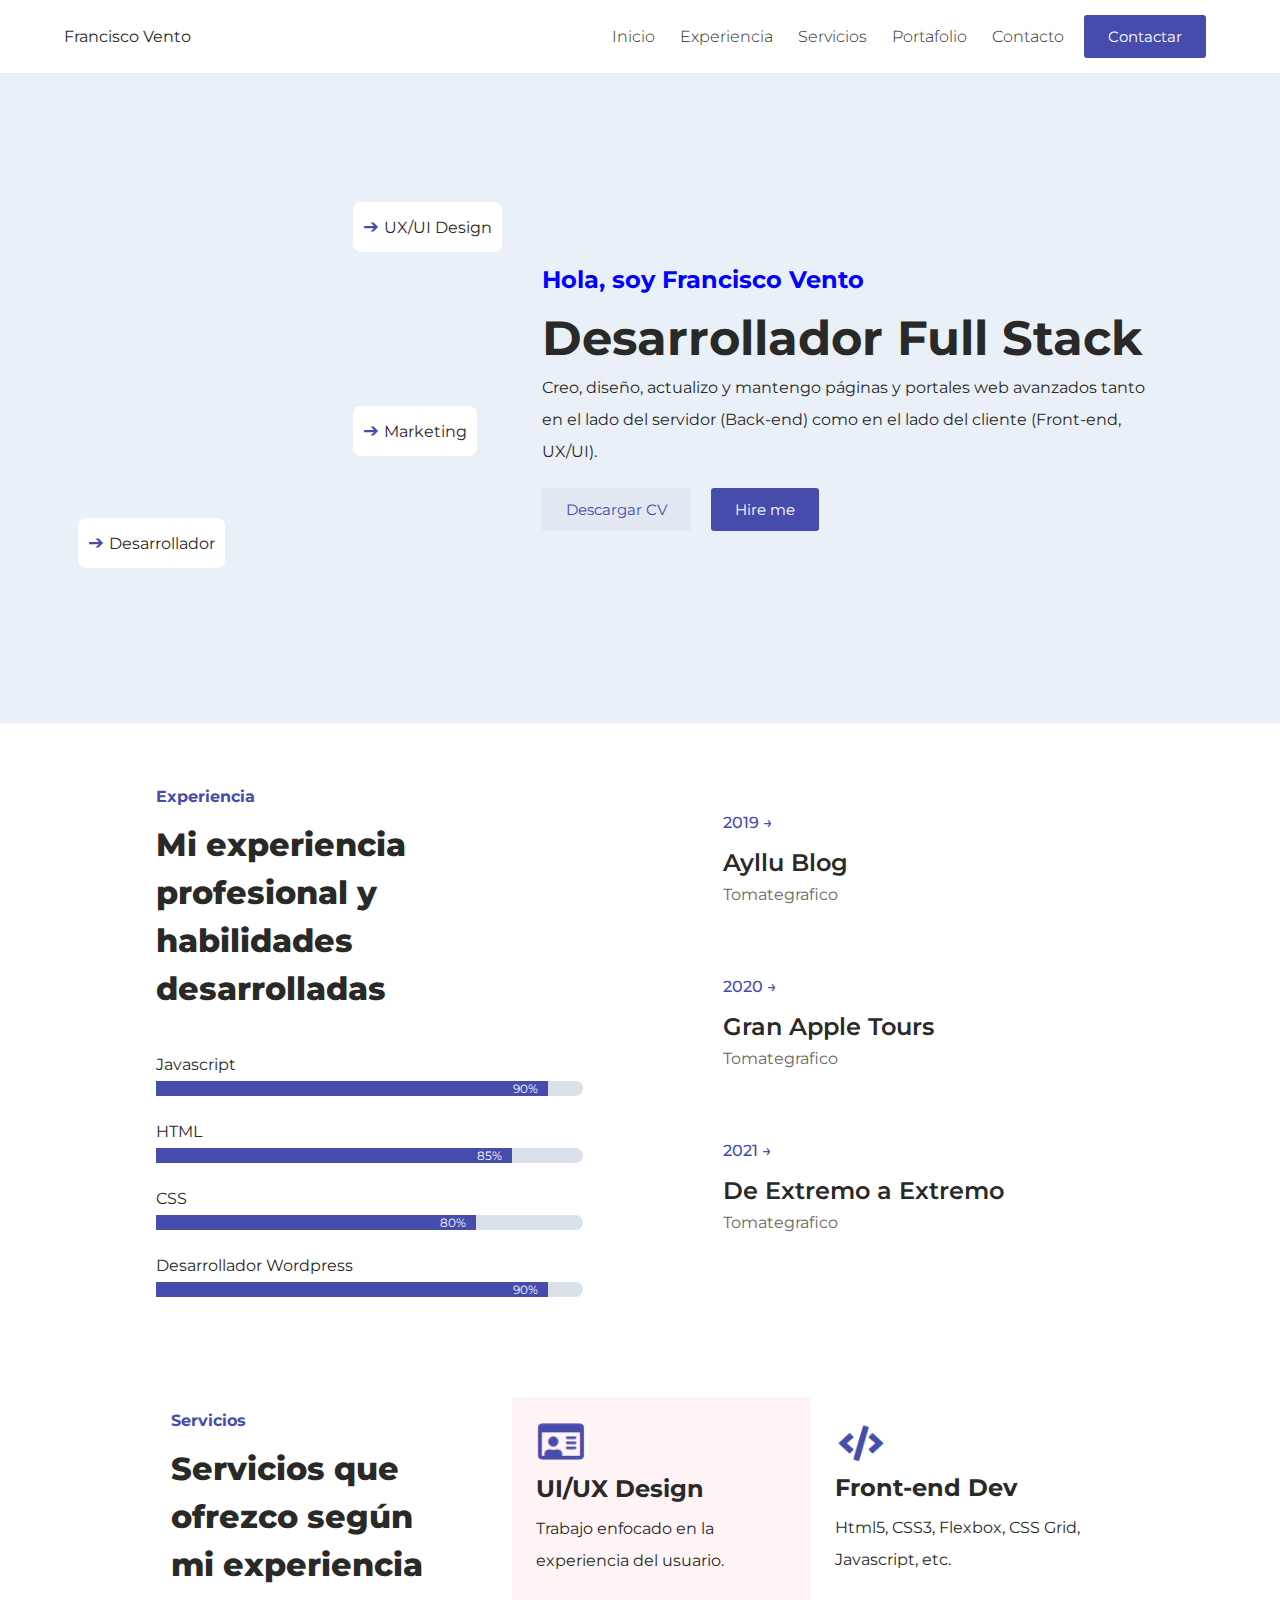
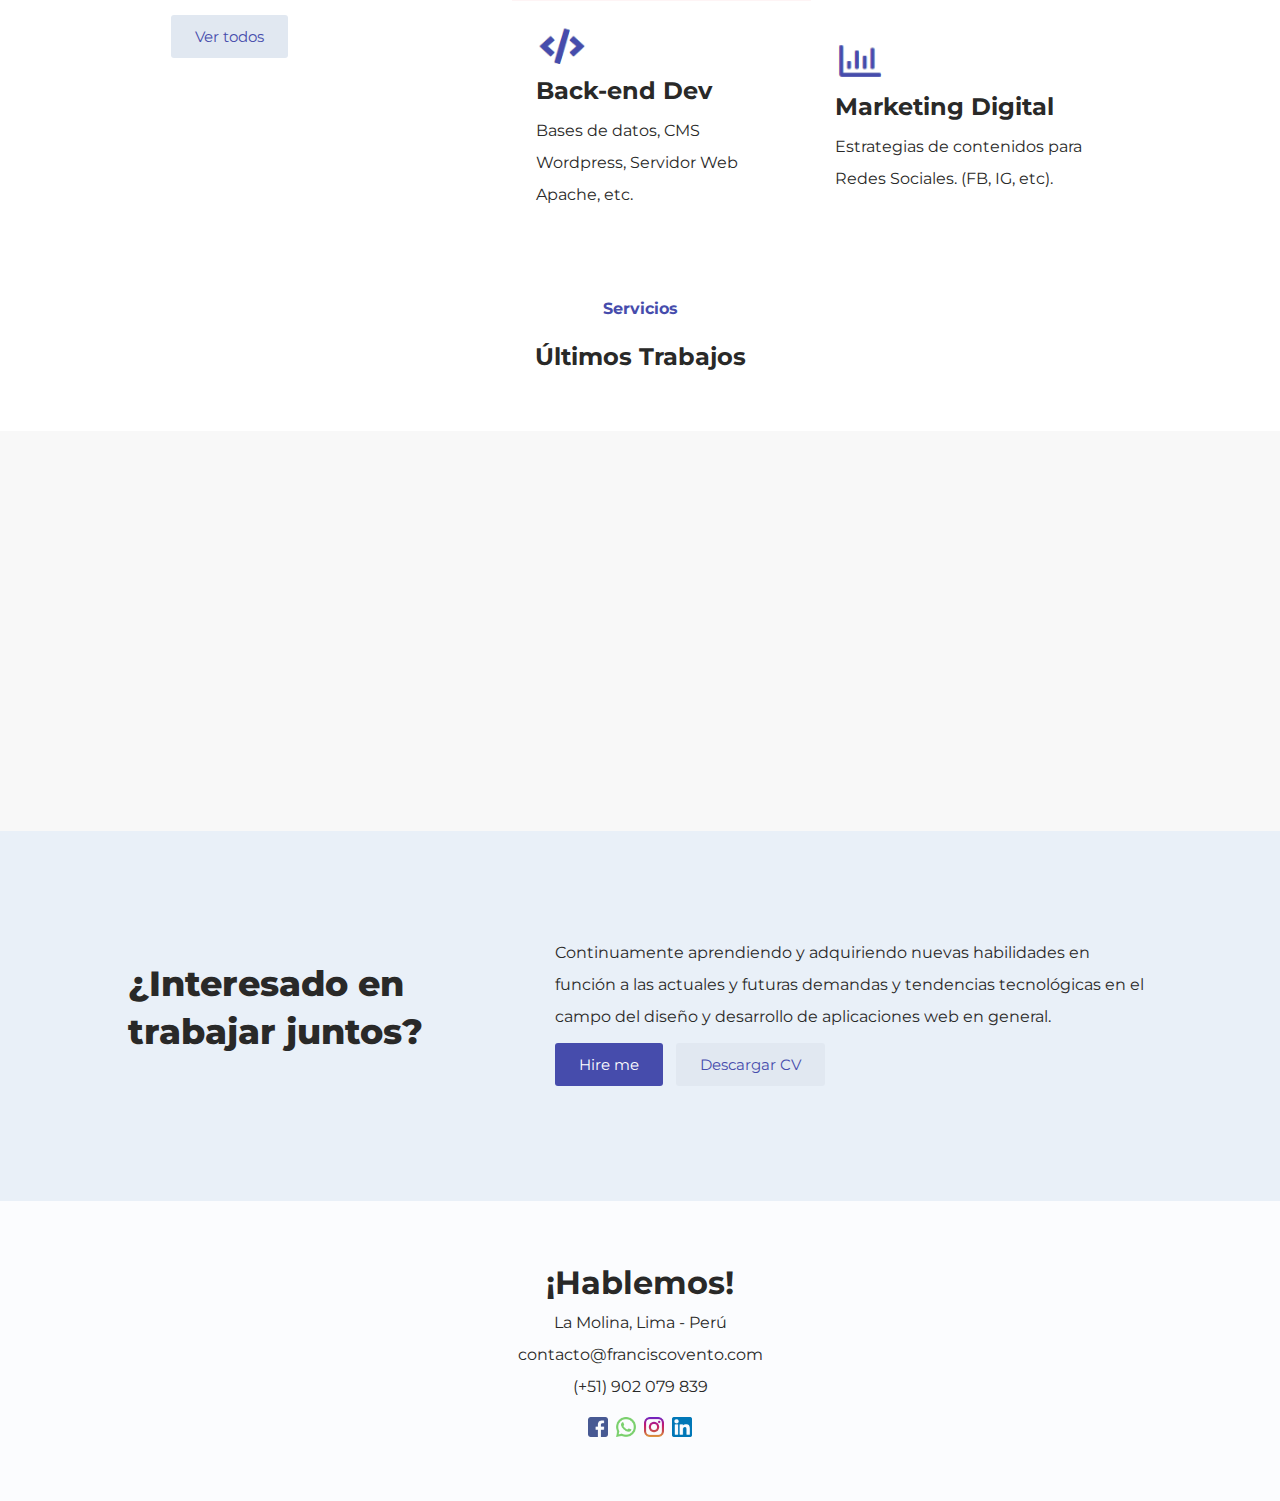
==== Portafolio/index.html @ c1659142 "arreglo de urls locales para que se vean los archivos" ====
<!DOCTYPE html>
<html lang="en">
<head>
    <meta charset="UTF-8">
    <meta http-equiv="X-UA-Compatible" content="IE=edge">
    <meta name="viewport" content="width=device-width, initial-scale=1.0">
    <link rel="stylesheet" href="./css/style.css">
    <link rel="stylesheet" href="./css/reset.css">
    <link rel="stylesheet" href="./css/grid.css">
    <link rel="preconnect" href="https://fonts.gstatic.com">
    <link rel="stylesheet" href="https://cdnjs.cloudflare.com/ajax/libs/font-awesome/5.15.3/css/all.min.css">
    <link href="https://fonts.googleapis.com/css2?family=Montserrat:wght@100;300;400;500;600;700;800;900&display=swap" rel="stylesheet">
    <title>Francisco Vento - Portafolio</title>
</head>
<body>


<!-- HEADER - NAVMENU -->
<header>
    <div class="header-contenedor">
    <nav class="nav d-flex">
        <div class="logo"><p>Francisco Vento</p></div>
        <div class="menu-responsive open-menu-responsive" id="responsive-menu-btn">
            <span><i class="fas fa-bars"></i></span>
        </div>
        <div class="menu" id="main-menu">
            <ul class="d-flex">
                <a href="#inicio"><li>Inicio</li></a>
                <a href="#experiencia"><li>Experiencia</li></a>
                <a href="#servicios"><li>Servicios</li></a>
                <a href="#portafolio"><li>Portafolio</li></a>
                <a href="#contacto"><li>Contacto</li></a>
            </ul>
        </div>
        <div class="button-menu ">
            <a href="#contacto"><button class="button-cta">Contactar</button></a>
        </div>
    </nav>
    </div>
</header>

<!-- Sección HERO -->

<section id="inicio" class="section_hero">
    <div class="hero container">
        <div class="hero__imagen">
            <div class="hero-imagen-cards hero-imagen-card1"> <span class="hero-imagen-card-arrow"> &#10132 </span> UX/UI Design</div>
            <div class="hero-imagen-cards hero-imagen-card2"> <span class="hero-imagen-card-arrow"> &#10132 </span> Desarrollador</div>
            <div class="hero-imagen-cards hero-imagen-card3"> <span class="hero-imagen-card-arrow"> &#10132 </span> Marketing</div>
        </div>   

        <div class="hero__texto">
                <h3>Hola, soy Francisco Vento </h3>
                <h1>Desarrollador Full Stack</h1>
                <p>Creo, diseño, actualizo y mantengo páginas y portales web avanzados tanto en el lado del servidor (Back-end) como en el lado del cliente (Front-end, UX/UI). </p>
                <button class="button-cta button_secondary">Descargar CV</button>
                <button class="button-cta">Hire me</button>
        </div>
    </div>
</section>

<!-- EXPERIENCIA -->

<section id="experiencia" class="section_experiencia">
    <div class="container d-flex s-around row">
        <div id="experiencia_id" class="skills col-5">
            <h4 class="c-principal">Experiencia</h4>
            <h3 class="skills___title">Mi experiencia profesional y habilidades desarrolladas</h3>
            <ul>
                <li>Javascript</li>
                <div class="row">
                    <div class="progress-bar d-flex col-11">
                        <span>90%</span>
                    </div>
                    <div class="col-1 progress-bar___bar-rigth"></div>
                </div>
                <li>HTML</li>
                <div class="row">
                    <div class="progress-bar d-flex col-10">
                        <span>85%</span>
                    </div>
                    <div class="col-2 progress-bar___bar-rigth"></div>
                </div>
                <li>CSS</li>
                <div class="row">
                    <div class="progress-bar d-flex col-9">
                        <span>80%</span>
                    </div>
                    <div class="col-3 progress-bar___bar-rigth"></div>
                </div>
                <li>Desarrollador Wordpress</li>
                <div class="row">
                    <div class="progress-bar d-flex col-11">
                        <span>90%</span>
                    </div>
                    <div class="col-1 progress-bar___bar-rigth"></div>
                </div>
            </ul>
        </div>
       <a href="https://aayllu.com/" target="_blank">
        <div id="timeline_id" class="timeline d-flex col-5">
            <div class="timeline___card">
                <div class="timeline___card1">
                <h5 class="año-card c-principal">2019</h5>
                <p class="titulo-card">Ayllu Blog<p>
                <p class="referencia-card">Tomategrafico</p>
                </div>
            </div>
        </a>
        <a href="https://granappletours.com/" target="_blank">
            <div class="timeline___card">
                <div class="timeline___card1">
                    <h5 class="año-card c-principal">2020</h5>
                    <p class="titulo-card">Gran Apple Tours<p>
                    <p class="referencia-card">Tomategrafico</p>
                    </div>
            </div>
        </a>
        <a href="https://toursdeae.com/" target="_blank">
            <div class="timeline___card">
                <div class="timeline___card1">
                    <h5 class="año-card c-principal">2021</h5>
                    <p class="titulo-card">De Extremo a Extremo<p>
                    <p class="referencia-card">Tomategrafico</p>
                    </div>
            </div>
        </a>
        </div>
    </div>
</section>
    

<!-- SERVICIOS -->
<section id = "servicios" class="section_servicios">
<div class="row container s-around d-flex">
    <div id = "servicios-texto" class= "servicios-texto col-3">
        <h4 class="c-principal">Servicios</h4>
        <h3 class="servicios___title">Servicios que ofrezco según mi experiencia</h3>
        <button class="button-cta button_secondary">Ver todos</button>
    </div>

    <div id = "servicios-iconos" class="col-7 d-flex servicios-iconos">
        <div class="servicios-iconos___caja servicios-iconos___caja1">
            <div class="imagen-icono">
                <img src="imagenes/icono1.png" alt="">
            </div>
            <div>
                <h3>UI/UX Design</h3>
                <p>Trabajo enfocado en la experiencia del usuario.</p>
            </div>
        </div>
        <div class="servicios-iconos___caja servicios-iconos___caja2">
            <div class="imagen-icono">
                <img src="imagenes/icono2.png" alt="">
            </div>
            <div>
                <h3>Front-end Dev</h3>
                <p>Html5, CSS3, Flexbox, CSS Grid, Javascript, etc.</p>
            </div>
        </div>
        <div class="servicios-iconos___caja servicios-iconos___caja3">
            <div class="imagen-icono">
                <img src="imagenes/icono2.png" alt="">
            </div>
            <div>
                <h3>Back-end Dev</h3>
                <p>Bases de datos, CMS Wordpress, Servidor Web Apache, etc.</p>
            </div>
        </div>
        <div class="servicios-iconos___caja servicios-iconos___caja4">
            <div class="imagen-icono">
                <img src="imagenes/icono4.png" alt="">
            </div>
            <div>
                <h3>Marketing Digital</h3>
                <p>Estrategias de contenidos para Redes Sociales. (FB, IG, etc).</p>
            </div>
        </div>
    </div>
</div>


</section>

<!-- PORTAFOLIO -->

<section id="portafolio"  class="section_portafolio">
    <div class="portafolio-text">
        <h4 class="c-principal">Servicios</h4>
        <h3>Últimos Trabajos</h3>
    </div>

    <div class="portafolio-imagenes d-flex">
     
        <div class="portafolio-imagenes-item portafolio-imagenes-item-1"></div>
        <div class="portafolio-imagenes-item portafolio-imagenes-item-2"></div>
        <div class="portafolio-imagenes-item portafolio-imagenes-item-3"></div>
        <div class="portafolio-imagenes-item portafolio-imagenes-item-4"></div>
        
    </div>

</section>

<!-- CALL TO ACTION HIRE ME -->

<section class="section_contratame">

    <div class="contratame-contenedor container row s-around d-flex">
        <div id="contratame__texto" class= "contratame-texto col-5">
            <h2  class="contratame___title">¿Interesado en trabajar juntos?</h2>
        </div>
    
        <div id="contratame-parrafo" class="contratame-parrafo col-7">
            <p>Continuamente aprendiendo y adquiriendo nuevas habilidades en función a las actuales y futuras demandas y tendencias tecnológicas en el campo del diseño y desarrollo de aplicaciones web en general.</p>
            <button class="button-cta">Hire me</button> <button class="button-cta button_secondary">Descargar CV</button>
        </div>
    </div>
    
</section>

<!-- CONTACTO -->

<section id="contacto" class="section_contacto">
    <div class="contacto-texto d-flex">
        <h2>¡Hablemos!</h2>
        <p>La Molina, Lima - Perú</p>
        <p>contacto@franciscovento.com</p>
        <p>(+51) 902 079 839</p>
        <div class="contacto-img d-flex">
            <div>
                <a href="#"><img src="imagenes/redes sociales/facebook.png" alt=""></a>
            </div>
            <div>
                <a href="#"><img src="imagenes/redes sociales/whatsapp.png" alt=""></a>
            </div>
            <div>
                <a href="#"><img src="imagenes/redes sociales/instagram.png" alt=""></a>
            </div>
            <div>
                <a href="#"><img src="imagenes/redes sociales/linkedin.png" alt=""></a>
            </div>
        </div>
    </div>
</section>


<script src="js/main-menu.js"></script>
</body>
</html>
---- Portafolio/css/style.css ----
/* SECCION HEADER NAV */

html {
    scroll-behavior: smooth;
  }

header {
    
    padding-top: 5px;
    padding-bottom: 5px;
    background-color:white ;
    position: sticky;
    top: 0px; 
    z-index: 1;
}


.header-contenedor{
    width: 90%;
    margin: auto;
    }



.nav {
        align-items: center;
        flex-wrap: wrap;
        justify-content: space-around;
        gap: 20px; 
    }

.menu ul {
        gap: 25px;
        font-size: 1em;
        justify-content: flex-end;
        
    }

.menu ul a li{
        font-size: 1.6em;
        font-weight: 300;
        transition: 0.5s;
    }

    .menu ul a:hover li{
        color: #464CAC;
        transform: scale(0.9);
    }

.menu{
        flex-grow: 4;
        transition: all 0.7s;
        
    }

.menu-responsive{
    display: none;
    
}



    @media screen and (max-width: 900px) {
        .button-menu{
            display: none;
        }
    }

    @media screen and (max-width:760px){
        .menu{
            margin-top: -150%;
            flex-grow: 0;
            width: 100%;
        }

        .open-menu-responsive{
            margin-top: 0;  
        }

        .menu ul {
           flex-direction: column; 
           align-items: center;
           
        }

        .menu-responsive{
            display: block;
        }

        .nav{
            justify-content: space-between;
            gap: 0px;
        }
    }

    .fas{
        font-size: 2em;
        transition: 0.7s;
    }
    
    .fas:hover{
        transform: scale(0.9);
    }



/* SECCION HERO */

.section_hero{
    background-color: #E9F0F8;
    background-image: url(https://elementorkits.yumnatype.com/floatkit/wp-content/uploads/sites/2/2020/12/elements-background.png);
    background-position: center;
    background-repeat: no-repeat;
    background-size: auto;
   
}
.hero {
    display: flex;
    min-height: 650px;
    flex-wrap: nowrap;
    justify-content: space-around;
    align-items: center; 
}

.hero__imagen {
    background-image: url(https://scontent.flim18-1.fna.fbcdn.net/v/t1.6435-9/50567752_10156151114418494_5315026465501216768_n.jpg?_nc_cat=105&ccb=1-3&_nc_sid=09cbfe&_nc_eui2=AeG4LVGljNAI2gUa-4OQM_LaCbOuOEzXL3UJs644TNcvdSZdVuK6CF8i1bOtVwbs8B4&_nc_ohc=LNtlH4SwG6cAX8PNK0D&_nc_ht=scontent.flim18-1.fna&oh=6fc2a467dd64b15e701807ec51ed8971&oe=60DA9CA3);
    background-size: cover;
    background-position: right;
    min-height: 460px;
    width: 360px;
    border-radius: 10px;
    position: relative;
}

.hero-imagen-cards{
    position: absolute;
    padding: 10px;
    font-size: 1.6em;
    background-color: white;
    border-radius: 8px;
    line-height: 28px;
    font-weight: 500px;
}


.hero-imagen-card-arrow {
    font-size: 1.2em;
    color: #464CAC;
}
.hero-imagen-card1{ 
    right: -60px;
    top: 34px;
    
}

.hero-imagen-card2{   
    left: -50px;
    bottom: 60px;
    
}

.hero-imagen-card3{ 
    right: -35px;
    top: 238px;
   
}


.hero__texto{
    font-family: sans-serif;
    width:  700px; 
    margin-left: 100px;  
    display: flex;
    flex-wrap: wrap;
    gap: 10px;
}

@media screen and (max-width:760px){
    .hero__texto{
        text-align: center;
        margin-top: 10px;
        margin-left: 0px;
        justify-content: center;
    }

    .hero__imagen{
        margin-top: 10px;
    }

    .hero{
        flex-wrap: wrap;
       
    }  
    
}

@media screen and (max-width:540px){

    .hero__texto h1 {
        font-size: 4.2em;
    }

    .hero-imagen-card1{ 
        right: -12px;
        top: 34px;
        
    }
    
    .hero-imagen-card2{   
        left: -15px;
        bottom: 60px;
        
    }
    
    .hero-imagen-card3{ 
        right: -8px;
        top: 277px;
       
    }
}

.hero__texto h3{
    color: blue;
}


/* Sección EXPERIENCIA */

/* EXPERIENCIA - skills */

.skills___title{
    font-weight: 800;
    font-size: 3.2em;
    padding-bottom: 16px; 
}

@media screen and (max-width:900px){
    #experiencia_id{
        width: 100%;
    }
}


/* EXPERIENCIA - Barra de Progreso */
.progress-bar {
    background-color: #464CAC;
    justify-content: flex-end;
    
}

.progress-bar span {
    font-size: 1.2em;
    padding-right: 10px;
    color: white; 
}

.progress-bar___bar-rigth{
    background-color: #DAE1E9;
    border-radius: 0 10px 10px 0;
}

.skills ul li {
    margin-top: 20px;
}


/* SKILLS - tarjetas */

.timeline{
    flex-direction: column;
    
}

.titulo-card {
    font-size: 2.4em;
    font-weight: 600;

}

.referencia-card{
    color:#676765 ;
}

.timeline___card{
    padding: 16px;
    border-radius: 8px;
    transition: 0.5s;
}

.timeline___card1{
    padding: 10px;
}

.año-card{
    font-weight: 500;
}

.año-card::after {
    content: " →";
  }

.timeline___card:hover {
    box-shadow: -1px 1px 23px -13px rgba(0,0,0,0.7);
-webkit-box-shadow: -1px 1px 23px -13px rgba(0,0,0,0.7);
-moz-box-shadow: -1px 1px 23px -13px rgba(0,0,0,0.7);
}

@media screen and (max-width:900px){
    #timeline_id{
        width: 100%;
        margin-top: 50px;
    }
    
}

.imagen-icono{
    width: 50px;
}


/* Sección SERVICIOS */

/* Servicios - Cajas */


.servicios___title{
    font-weight: 800;
    font-size: 3.2em;
    padding-bottom: 16px; 
}


@media screen and (max-width:900px){
    #servicios-texto{
        width: 100%;
    }
}

.servicios-iconos{
    align-items: center;
    justify-content: center;
}

.servicios-iconos___caja{
    width: 50%;
    padding: 24px;
   
}

.servicios-iconos___caja1{
    background-color: #FEF4F5;
}

@media screen and (max-width:900px){
    #servicios-iconos{
        width: 100%;
        margin-top: 10px;
    }
}

@media screen and (max-width:700px){
    .servicios-iconos___caja{
        width: 100%;
        margin-top: 10px;
    }
}


/* Sección PORTAFOLIO */

.portafolio-text{
    text-align: center;
}

.portafolio-imagenes{
    flex-wrap: wrap;
    margin-top: 50px;
    
}

.portafolio-imagenes-item{
    height: 400px;
    background-color: lemonchiffon;
    width: 25%;
    
    
}

@media screen and (max-width:700px){
    .portafolio-imagenes-item{
        width: 100%;
        height: 200px;
        
    }

    .portafolio-imagenes{
        margin-top: 20px;
        
    }
    
}


.portafolio-imagenes-item-1{
    background-image: url(https://elementorkits.yumnatype.com/floatkit/wp-content/uploads/sites/2/2020/12/monocrome-flat-pink-interior-of-modern-living-room-3d-rendering-1024x577.jpg);

    background-position: center;
    background-repeat: no-repeat;
    background-size: cover;
    filter: grayscale(100%);
    transition: 0.7s;
}

.portafolio-imagenes-item-1:hover {
    transform: scale(1.1); 
    filter: grayscale(0%);
  }

  .portafolio-imagenes-item-2{
    background-image: url(https://elementorkits.yumnatype.com/floatkit/wp-content/uploads/sites/2/2020/12/plenty-of-balls-abstract-composition-with-chaotic-spheres-3d-rendering-1024x512.jpg);

    background-position: center;
    background-repeat: no-repeat;
    background-size: cover;
    filter: grayscale(100%);
    transition: 0.7s;
}


.portafolio-imagenes-item-2:hover {
    transform: scale(1.1); 
    filter: grayscale(0%);
  }

  .portafolio-imagenes-item-3{
    background-image: url(https://elementorkits.yumnatype.com/floatkit/wp-content/uploads/sites/2/2020/12/3d-rendering-stage-display-background-blue-color-e1609930147270.jpg);

    background-position: center;
    background-repeat: no-repeat;
    background-size: cover;
    filter: grayscale(100%);
    transition: 0.7s;
}


.portafolio-imagenes-item-3:hover {
    transform: scale(1.1); 
    filter: grayscale(0%);
  }

  .portafolio-imagenes-item-4{
    background-image: url(https://elementorkits.yumnatype.com/floatkit/wp-content/uploads/sites/2/2020/12/red-open-empty-boxes-abstract-background-book-self-showcase-template-3d-illustration-e1609930135539.jpg);

    background-position: center;
    background-repeat: no-repeat;
    background-size: cover;
    filter: grayscale(100%);
    transition: 0.7s;
   
 
}


.portafolio-imagenes-item-4:hover {
    transform: scale(1.1); 
    filter: grayscale(0%);
    

  }



  

  /* Sección CONTRATAME */

.section_contratame{
    background-color: #E9F0F8;
    background-image: url(https://elementorkits.yumnatype.com/floatkit/wp-content/uploads/sites/2/2020/12/elements-background.png);
    background-position: center;
    background-repeat: no-repeat;
    background-size: auto;
    
}


.contratame-contenedor{
    min-height: 370px;
    align-items: center;
    flex-wrap: wrap;
}

.contratame___title {
    font-weight: 800;
    font-size: 3.5em;
    padding-bottom: 16px;
    margin-right: 50px;
}



@media screen and (max-width:700px){
    #contratame__texto {
        width: 100%;
        text-align: center;

    }

    #contratame-parrafo{
        width: 100%;
        text-align: center;
    }

    .contratame___title {
        margin-right: 0px;
    }
    
    
}


/* Sección CONTACTO */

.section_contacto{
    background-color: #FBFCFE;
}

.contacto-texto{
    text-align: center;
    height: 300px;
    flex-direction: column;
    justify-content: center;
}

.contacto-img{
    justify-content: center;
    margin-top: 10px;
}

.contacto-img img{
    width: 28px;
    padding: 4px;  
}
---- Portafolio/css/grid.css ----
.row{
    width: 100%;
    display: flex;
}

.col-1{
	width: 8.333%;
	
}

.col-2{
	width: 16.666%;
	
}

.col-3{
	width: 25%;
	
}


.col-4 {
    width: 33.333%;
    
}

.col-5{
	width: 41.666%;
	
}

.col-6{
	width: 50%;
	
}

.col-7{
	width: 58.333%;
	
}

.col-8 {
    width: 66.666%;
    
}

.col-9{
	width: 75%;
	
}

.col-10 {
	width: 83.333%;
	
}

.col-11{
	width: 91.666%;
	
}

.col-12{
	width: 100%;
	
}


.container{
    width: 80%;
    margin: auto;
    padding-top: 50px;
    padding-bottom: 50px;
    max-width: 1600px;
}

@media screen and (max-width:760px){
    .container{
        width: 90%;
        padding-top: 30px;
        padding-bottom: 30px;
    }
}
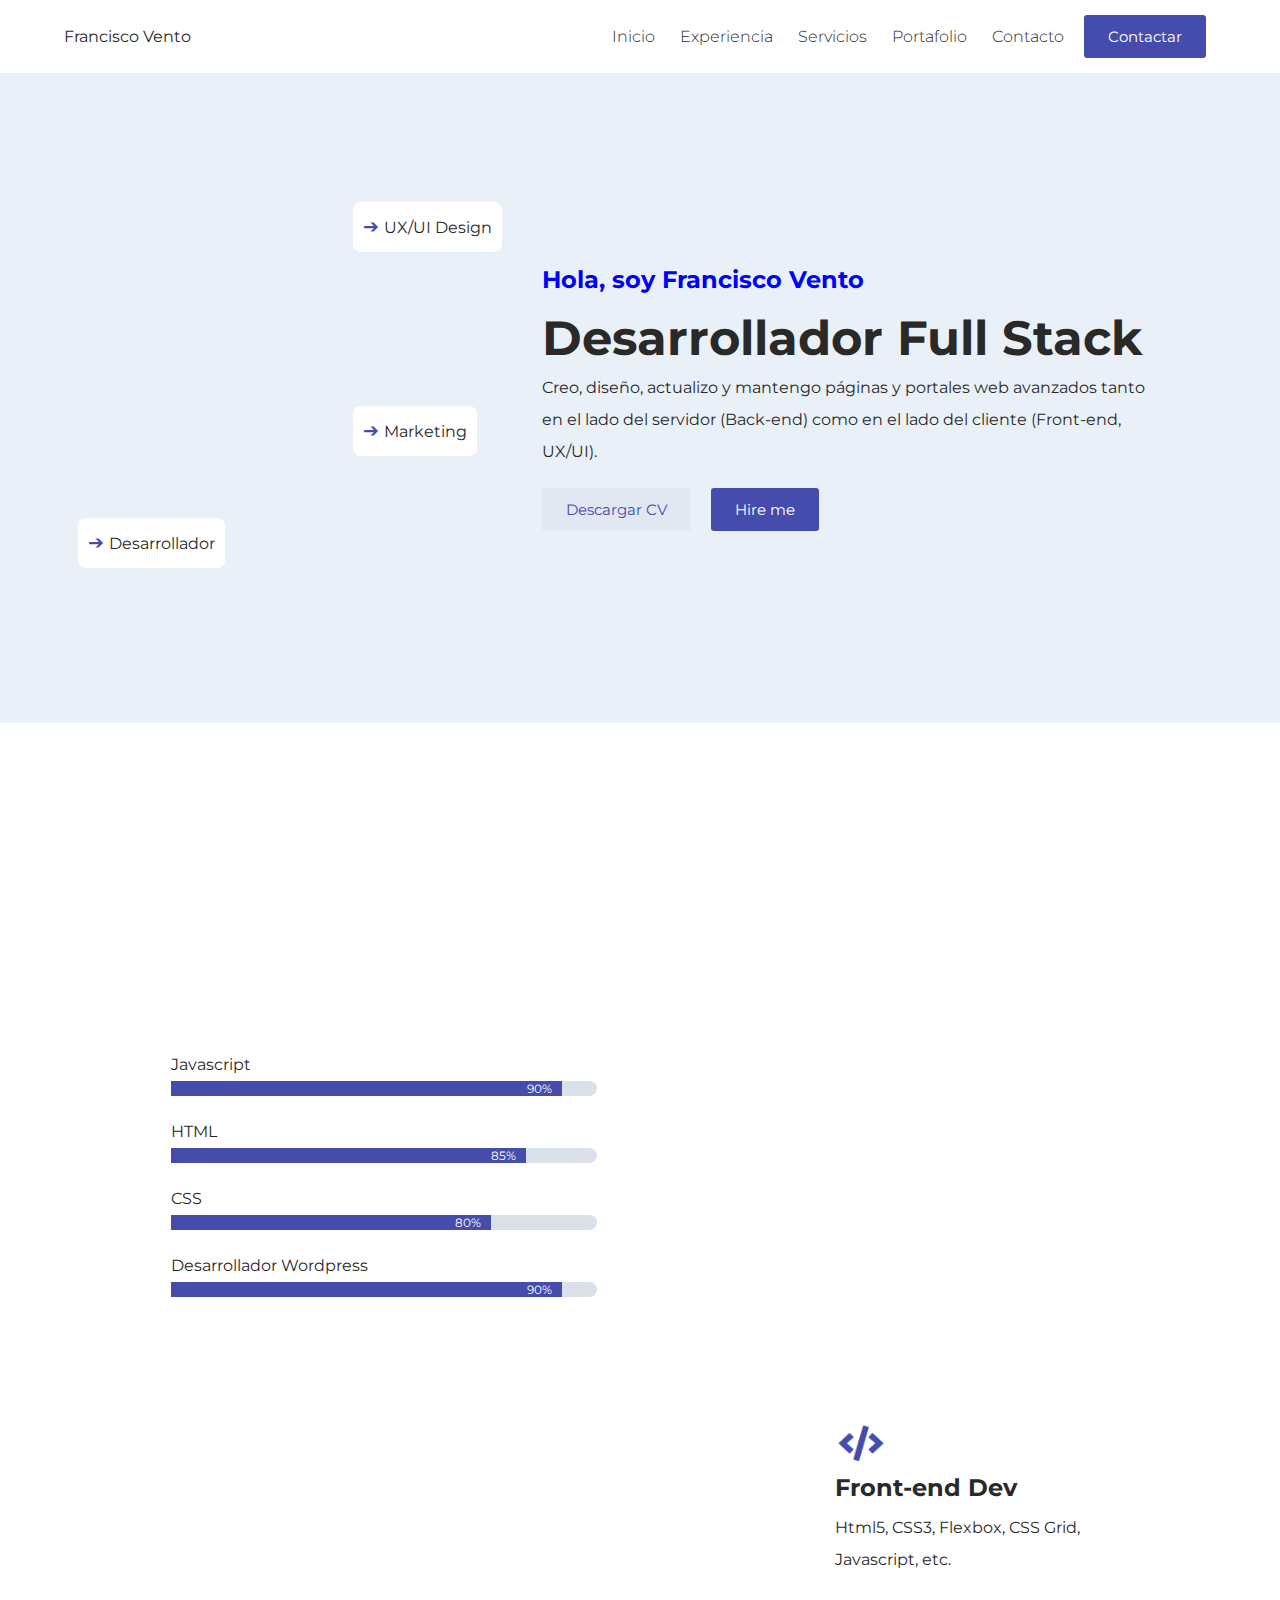
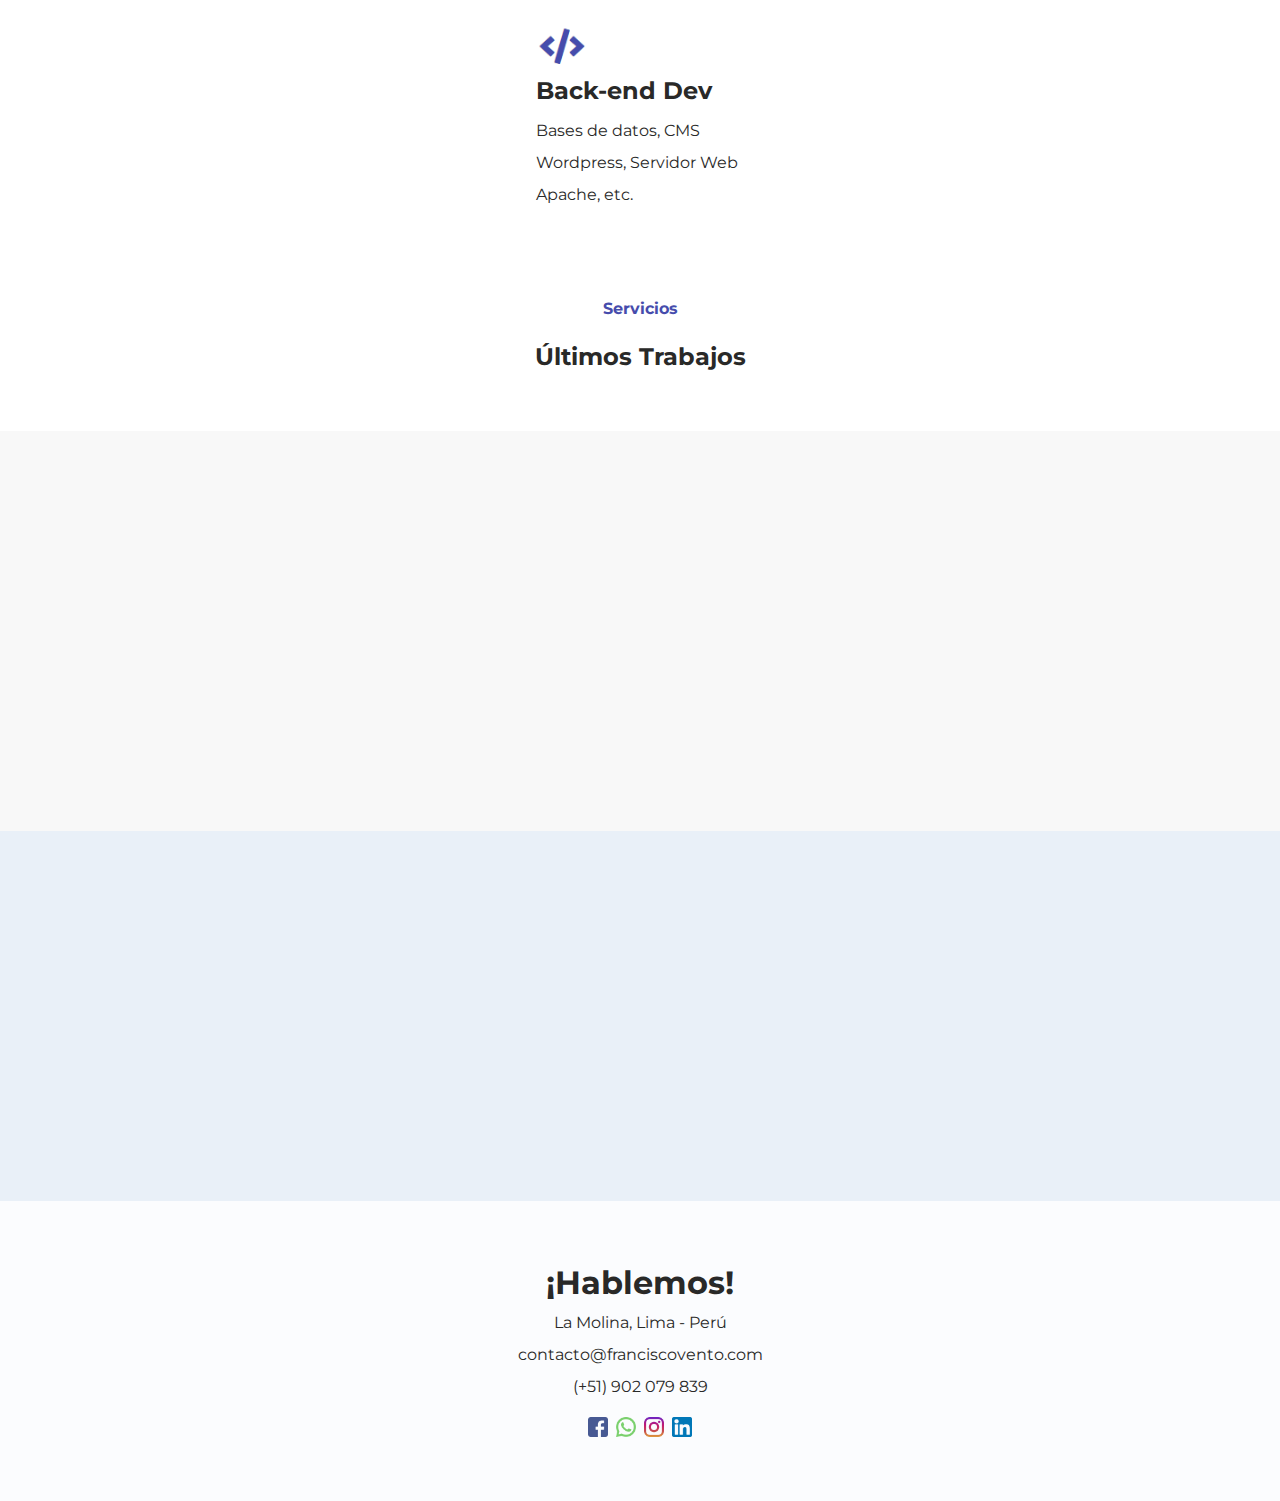
==== commit 4d43d77e: "se agregó archivo de animaciones js y css y se puso los estilos a secciones del index" ====
--- a/Portafolio/index.html
+++ b/Portafolio/index.html
@@ -9,6 +9,7 @@
     <link rel="stylesheet" href="./css/grid.css">
     <link rel="preconnect" href="https://fonts.gstatic.com">
     <link rel="stylesheet" href="https://cdnjs.cloudflare.com/ajax/libs/font-awesome/5.15.3/css/all.min.css">
+    <link rel="stylesheet" href="./css/animaciones.css">
     <link href="https://fonts.googleapis.com/css2?family=Montserrat:wght@100;300;400;500;600;700;800;900&display=swap" rel="stylesheet">
     <title>Francisco Vento - Portafolio</title>
 </head>
@@ -64,8 +65,8 @@
 <section id="experiencia" class="section_experiencia">
     <div class="container d-flex s-around row">
         <div id="experiencia_id" class="skills col-5">
-            <h4 class="c-principal">Experiencia</h4>
-            <h3 class="skills___title">Mi experiencia profesional y habilidades desarrolladas</h3>
+            <h4 class="c-principal entradaIzquierda">Experiencia</h4>
+            <h3 class="skills___title entradaIzquierda">Mi experiencia profesional y habilidades desarrolladas</h3>
             <ul>
                 <li>Javascript</li>
                 <div class="row">
@@ -97,9 +98,10 @@
                 </div>
             </ul>
         </div>
-       <a href="https://aayllu.com/" target="_blank">
+       
         <div id="timeline_id" class="timeline d-flex col-5">
-            <div class="timeline___card">
+        <a href="https://aayllu.com/" target="_blank">
+            <div class="timeline___card entradaDerecha">
                 <div class="timeline___card1">
                 <h5 class="año-card c-principal">2019</h5>
                 <p class="titulo-card">Ayllu Blog<p>
@@ -108,7 +110,7 @@
             </div>
         </a>
         <a href="https://granappletours.com/" target="_blank">
-            <div class="timeline___card">
+            <div class="timeline___card entradaDerecha">
                 <div class="timeline___card1">
                     <h5 class="año-card c-principal">2020</h5>
                     <p class="titulo-card">Gran Apple Tours<p>
@@ -117,7 +119,7 @@
             </div>
         </a>
         <a href="https://toursdeae.com/" target="_blank">
-            <div class="timeline___card">
+            <div class="timeline___card entradaDerecha">
                 <div class="timeline___card1">
                     <h5 class="año-card c-principal">2021</h5>
                     <p class="titulo-card">De Extremo a Extremo<p>
@@ -134,13 +136,13 @@
 <section id = "servicios" class="section_servicios">
 <div class="row container s-around d-flex">
     <div id = "servicios-texto" class= "servicios-texto col-3">
-        <h4 class="c-principal">Servicios</h4>
-        <h3 class="servicios___title">Servicios que ofrezco según mi experiencia</h3>
-        <button class="button-cta button_secondary">Ver todos</button>
+        <h4 class="c-principal entradaIzquierda">Servicios</h4>
+        <h3 class="servicios___title entradaIzquierda">Servicios que ofrezco según mi experiencia</h3>
+        <button class="button-cta button_secondary entradaDerecha">Ver todos</button>
     </div>
 
     <div id = "servicios-iconos" class="col-7 d-flex servicios-iconos">
-        <div class="servicios-iconos___caja servicios-iconos___caja1">
+        <div class="servicios-iconos___caja servicios-iconos___caja1 entradaIzquierda">
             <div class="imagen-icono">
                 <img src="imagenes/icono1.png" alt="">
             </div>
@@ -167,7 +169,7 @@
                 <p>Bases de datos, CMS Wordpress, Servidor Web Apache, etc.</p>
             </div>
         </div>
-        <div class="servicios-iconos___caja servicios-iconos___caja4">
+        <div class="servicios-iconos___caja servicios-iconos___caja4 entradaDerecha">
             <div class="imagen-icono">
                 <img src="imagenes/icono4.png" alt="">
             </div>
@@ -192,10 +194,10 @@
 
     <div class="portafolio-imagenes d-flex">
      
-        <div class="portafolio-imagenes-item portafolio-imagenes-item-1"></div>
-        <div class="portafolio-imagenes-item portafolio-imagenes-item-2"></div>
-        <div class="portafolio-imagenes-item portafolio-imagenes-item-3"></div>
-        <div class="portafolio-imagenes-item portafolio-imagenes-item-4"></div>
+        <div class="portafolio-imagenes-item portafolio-imagenes-item-1 "></div>
+        <div class="portafolio-imagenes-item portafolio-imagenes-item-2 "></div>
+        <div class="portafolio-imagenes-item portafolio-imagenes-item-3 "></div>
+        <div class="portafolio-imagenes-item portafolio-imagenes-item-4 "></div>
         
     </div>
 
@@ -207,12 +209,12 @@
 
     <div class="contratame-contenedor container row s-around d-flex">
         <div id="contratame__texto" class= "contratame-texto col-5">
-            <h2  class="contratame___title">¿Interesado en trabajar juntos?</h2>
+            <h2  class="contratame___title entradaArriba">¿Interesado en trabajar juntos?</h2>
         </div>
     
         <div id="contratame-parrafo" class="contratame-parrafo col-7">
-            <p>Continuamente aprendiendo y adquiriendo nuevas habilidades en función a las actuales y futuras demandas y tendencias tecnológicas en el campo del diseño y desarrollo de aplicaciones web en general.</p>
-            <button class="button-cta">Hire me</button> <button class="button-cta button_secondary">Descargar CV</button>
+            <p class="entradaIzquierda">Continuamente aprendiendo y adquiriendo nuevas habilidades en función a las actuales y futuras demandas y tendencias tecnológicas en el campo del diseño y desarrollo de aplicaciones web en general.</p>
+            <button class="button-cta entradaDerecha">Hire me</button> <button class="button-cta button_secondary entradaDerecha">Descargar CV</button>
         </div>
     </div>
     
@@ -228,16 +230,16 @@
         <p>(+51) 902 079 839</p>
         <div class="contacto-img d-flex">
             <div>
-                <a href="#"><img src="imagenes/redes sociales/facebook.png" alt=""></a>
-            </div>
-            <div>
-                <a href="#"><img src="imagenes/redes sociales/whatsapp.png" alt=""></a>
-            </div>
-            <div>
-                <a href="#"><img src="imagenes/redes sociales/instagram.png" alt=""></a>
-            </div>
-            <div>
-                <a href="#"><img src="imagenes/redes sociales/linkedin.png" alt=""></a>
+                <a href="#"><img src="imagenes/redes sociales/facebook.png" alt="icono-fb"></a>
+            </div>
+            <div>
+                <a href="#"><img src="imagenes/redes sociales/whatsapp.png" alt="icono-whatsapp"></a>
+            </div>
+            <div>
+                <a href="#"><img src="imagenes/redes sociales/instagram.png" alt="icono-instagram"></a>
+            </div>
+            <div>
+                <a href="#"><img src="imagenes/redes sociales/linkedin.png" alt="icono-linkedin"></a>
             </div>
         </div>
     </div>
@@ -245,5 +247,6 @@
 
 
 <script src="js/main-menu.js"></script>
+<script src="js/animaciones.js"></script>
 </body>
 </html>--- a/Portafolio/css/style.css
+++ b/Portafolio/css/style.css
@@ -403,7 +403,7 @@
 
 
 .portafolio-imagenes-item-1{
-    background-image: url(https://elementorkits.yumnatype.com/floatkit/wp-content/uploads/sites/2/2020/12/monocrome-flat-pink-interior-of-modern-living-room-3d-rendering-1024x577.jpg);
+    background-image: url(https://tomategrafico.site/media/2021/01/tomategrafico-mockup-mentaromero-1.jpg);
 
     background-position: center;
     background-repeat: no-repeat;
@@ -418,7 +418,7 @@
   }
 
   .portafolio-imagenes-item-2{
-    background-image: url(https://elementorkits.yumnatype.com/floatkit/wp-content/uploads/sites/2/2020/12/plenty-of-balls-abstract-composition-with-chaotic-spheres-3d-rendering-1024x512.jpg);
+    background-image: url(https://tomategrafico.site/media/2021/01/Tomategrafico-mockup-granappletours3.jpg);
 
     background-position: center;
     background-repeat: no-repeat;
@@ -434,7 +434,7 @@
   }
 
   .portafolio-imagenes-item-3{
-    background-image: url(https://elementorkits.yumnatype.com/floatkit/wp-content/uploads/sites/2/2020/12/3d-rendering-stage-display-background-blue-color-e1609930147270.jpg);
+    background-image: url(https://tomategrafico.site/media/2021/01/Tomategrafico-mockup-aayllu1.jpg);
 
     background-position: center;
     background-repeat: no-repeat;
@@ -450,7 +450,7 @@
   }
 
   .portafolio-imagenes-item-4{
-    background-image: url(https://elementorkits.yumnatype.com/floatkit/wp-content/uploads/sites/2/2020/12/red-open-empty-boxes-abstract-background-book-self-showcase-template-3d-illustration-e1609930135539.jpg);
+    background-image: url(https://tomategrafico.site/media/2020/12/tomategrafico-vapebar-1536x1123.png);
 
     background-position: center;
     background-repeat: no-repeat;
--- a/Portafolio/css/animaciones.css
+++ b/Portafolio/css/animaciones.css
@@ -0,0 +1,60 @@
+/* Animaciones para entrada de elementos estilos */
+
+.entradaIzquierda { 
+    opacity : 0;
+    transition: all 1.5s;
+
+}
+
+.entradaDerecha { 
+    opacity : 0;
+    transition: all 1.5s;
+
+}
+
+.entradaArriba { 
+    opacity : 0;
+    transition: all 1.5s;
+
+}
+
+/* animaciones */
+
+.mostrarArriba{
+    animation: mostrarArriba 1.5s;
+}
+
+@keyframes mostrarArriba {
+0%{
+    transform: translateY(300px)
+}
+100% {
+    transform: translateY(0);
+}
+}
+
+.mostrarDerecha{
+    animation: mostrarDerecha 1.5s;
+}
+
+@keyframes mostrarDerecha {
+0%{
+    transform: translateX(300px)
+}
+100% {
+    transform: translateX(0);
+}
+}
+
+.mostrarIzquierda{
+    animation: mostrarIzquierda 1.5s;
+}
+
+@keyframes mostrarIzquierda {
+0%{
+    transform: translateX(-300px)
+}
+100% {
+    transform: translateX(0);
+}
+}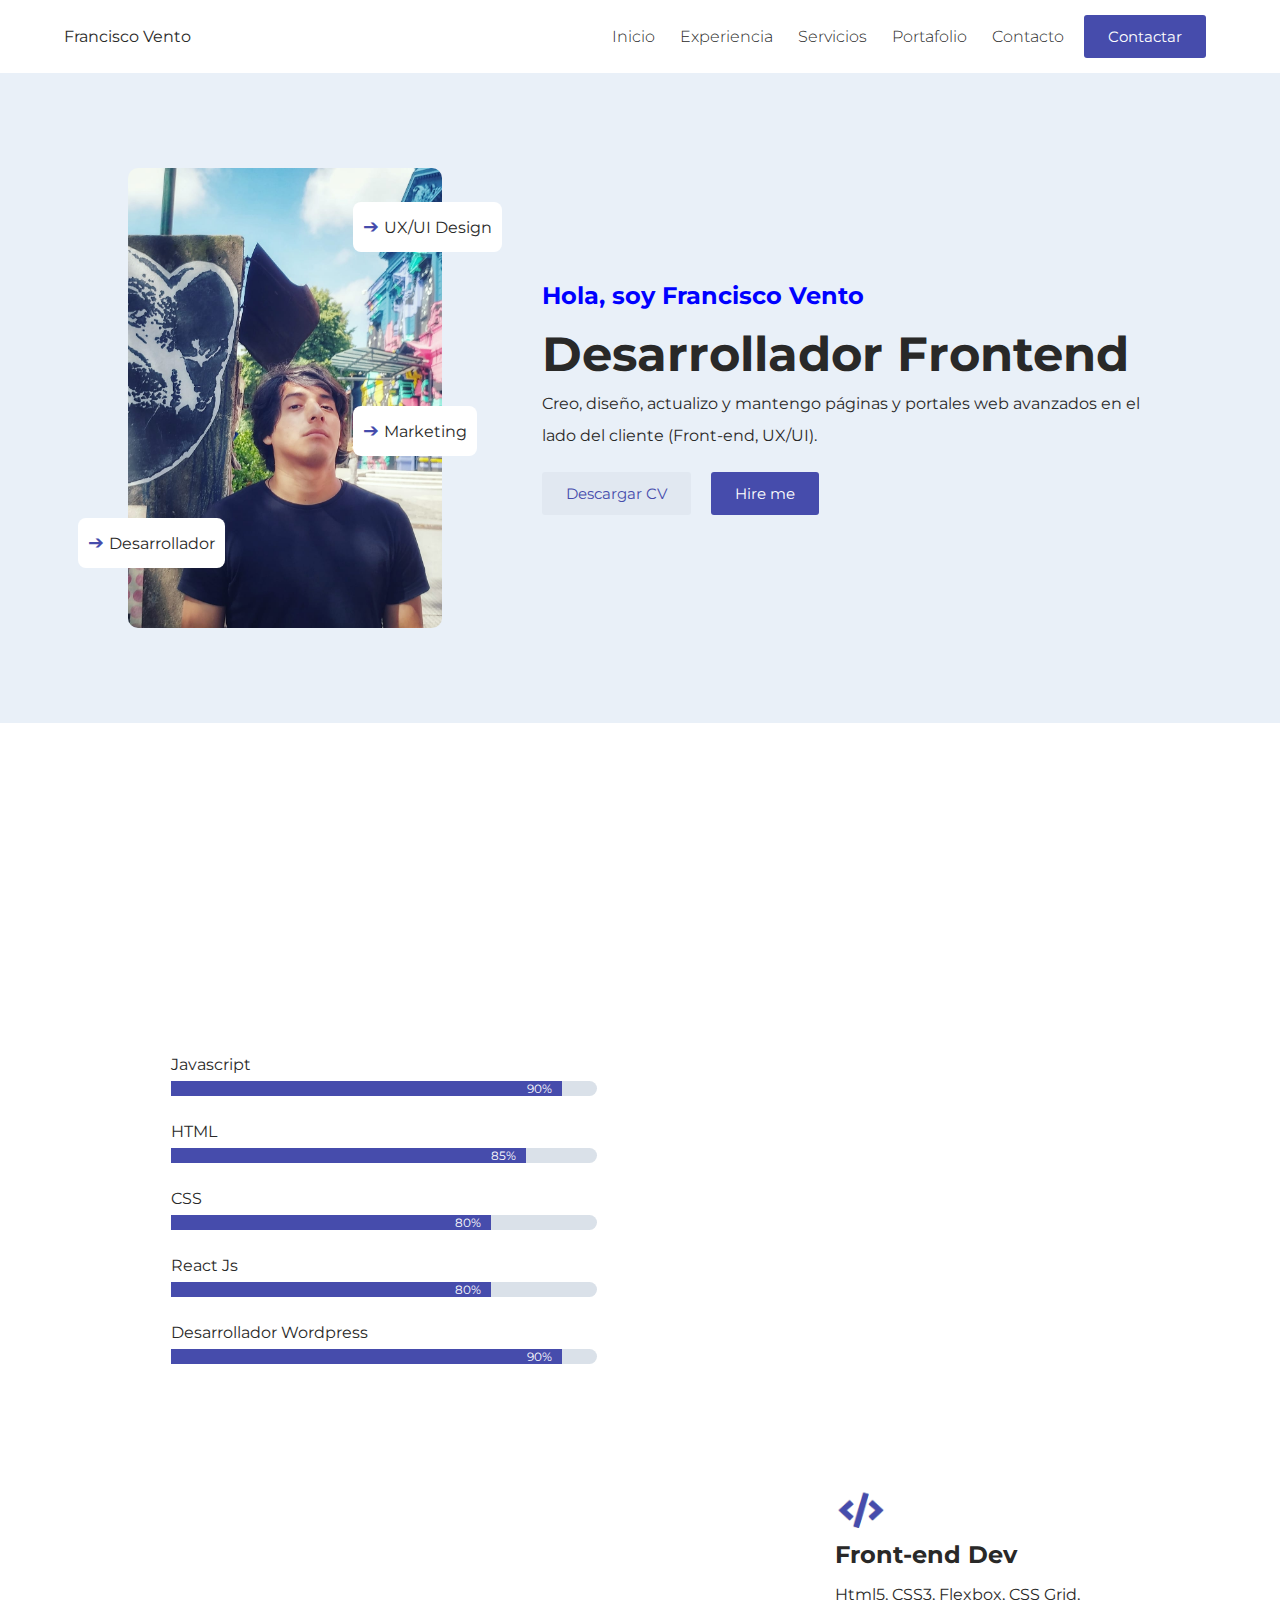
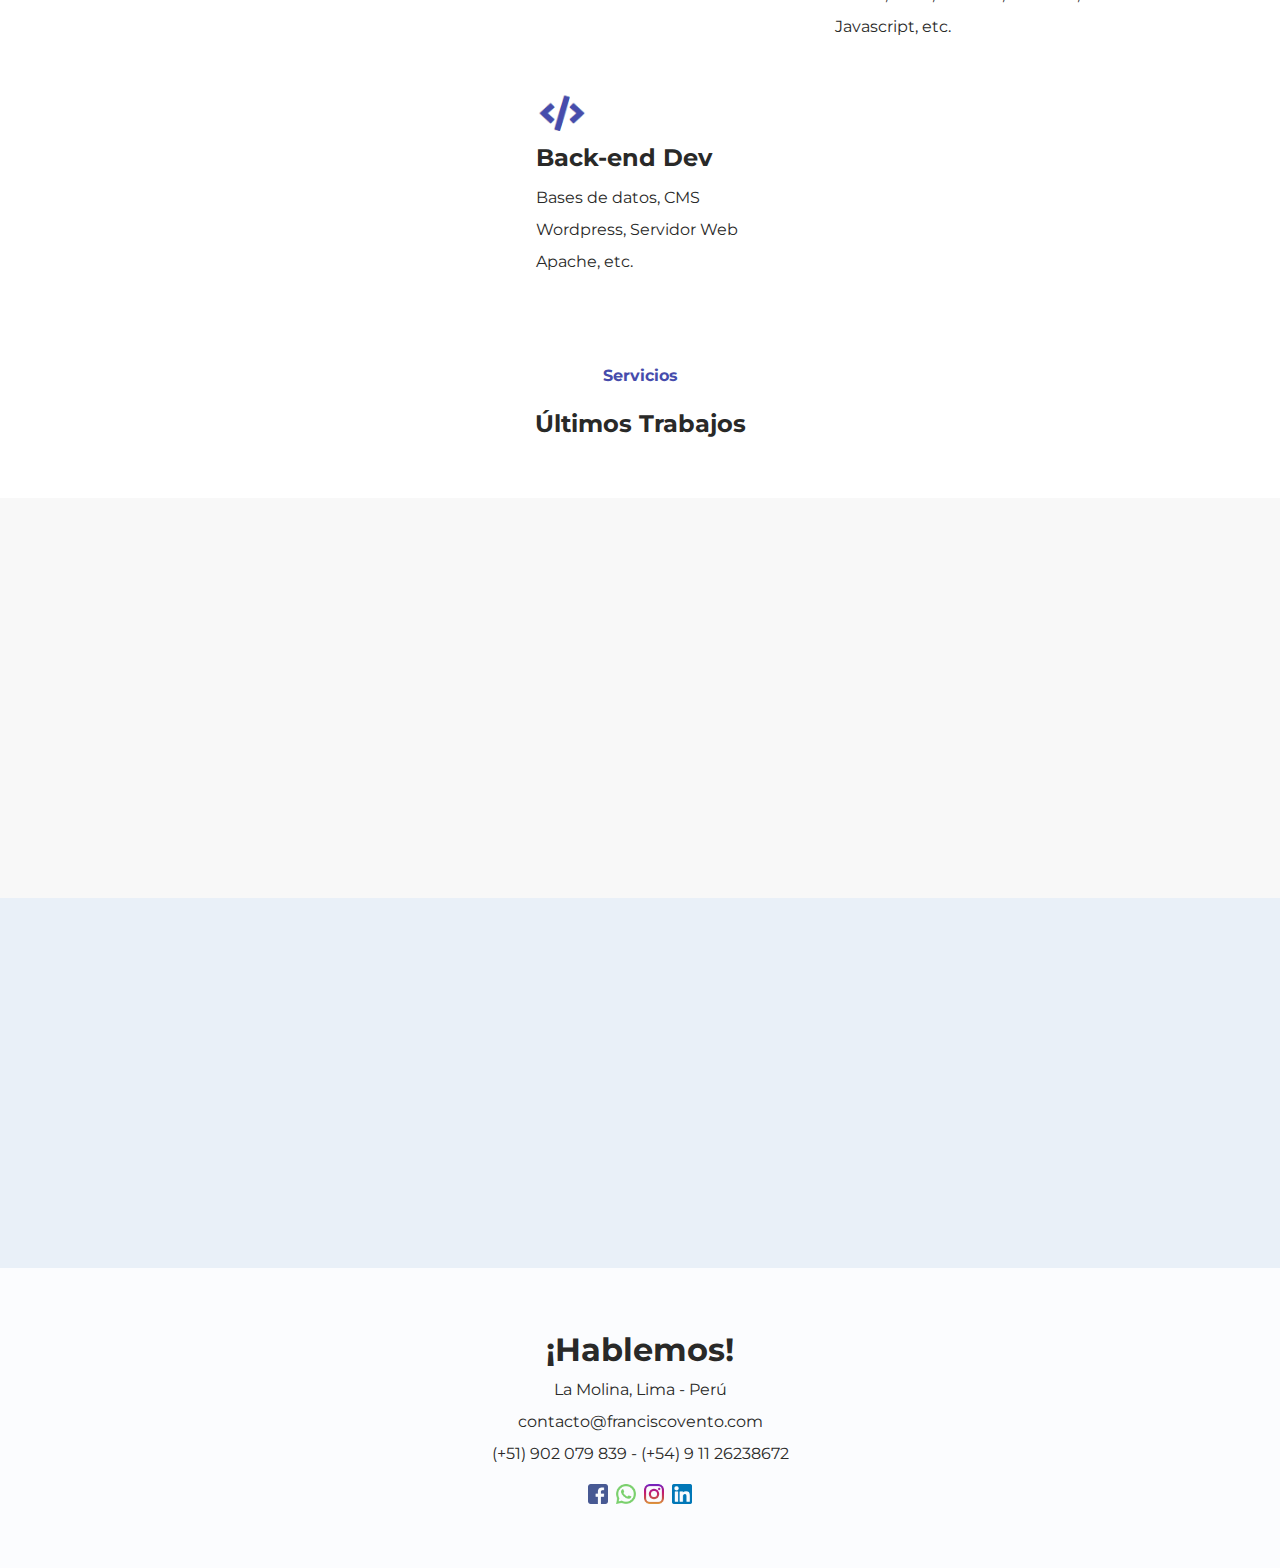
==== commit dca422fa: "modificacion portafolio" ====
--- a/Portafolio/index.html
+++ b/Portafolio/index.html
@@ -44,18 +44,18 @@
 
 <section id="inicio" class="section_hero">
     <div class="hero container">
-        <div class="hero__imagen">
+        <div class="hero__imagen animacionSlideLeft">
             <div class="hero-imagen-cards hero-imagen-card1"> <span class="hero-imagen-card-arrow"> &#10132 </span> UX/UI Design</div>
             <div class="hero-imagen-cards hero-imagen-card2"> <span class="hero-imagen-card-arrow"> &#10132 </span> Desarrollador</div>
             <div class="hero-imagen-cards hero-imagen-card3"> <span class="hero-imagen-card-arrow"> &#10132 </span> Marketing</div>
         </div>   
 
-        <div class="hero__texto">
-                <h3>Hola, soy Francisco Vento </h3>
-                <h1>Desarrollador Full Stack</h1>
-                <p>Creo, diseño, actualizo y mantengo páginas y portales web avanzados tanto en el lado del servidor (Back-end) como en el lado del cliente (Front-end, UX/UI). </p>
-                <button class="button-cta button_secondary">Descargar CV</button>
-                <button class="button-cta">Hire me</button>
+        <div class="hero__texto ">
+                <h3 class="animacionSlideLeftLast">Hola, soy Francisco Vento </h3>
+                <h1 class="animacionSlideLeft">Desarrollador Frontend</h1>
+                <p class="animacionSlideLeft">Creo, diseño, actualizo y mantengo páginas y portales web avanzados en el lado del cliente (Front-end, UX/UI). </p>
+                <button class="button-cta button_secondary animacionSlideRight">Descargar CV</button>
+                <button class="button-cta animacionSlideRightLast">Hire me</button>
         </div>
     </div>
 </section>
@@ -83,6 +83,13 @@
                     <div class="col-2 progress-bar___bar-rigth"></div>
                 </div>
                 <li>CSS</li>
+                <div class="row">
+                    <div class="progress-bar d-flex col-9">
+                        <span>80%</span>
+                    </div>
+                    <div class="col-3 progress-bar___bar-rigth"></div>
+                </div>
+                 <li>React Js</li>
                 <div class="row">
                     <div class="progress-bar d-flex col-9">
                         <span>80%</span>
@@ -227,7 +234,7 @@
         <h2>¡Hablemos!</h2>
         <p>La Molina, Lima - Perú</p>
         <p>contacto@franciscovento.com</p>
-        <p>(+51) 902 079 839</p>
+        <p>(+51) 902 079 839 - (+54) 9 11 26238672</p>
         <div class="contacto-img d-flex">
             <div>
                 <a href="#"><img src="imagenes/redes sociales/facebook.png" alt="icono-fb"></a>
--- a/Portafolio/css/style.css
+++ b/Portafolio/css/style.css
@@ -124,7 +124,7 @@
 }
 
 .hero__imagen {
-    background-image: url(https://scontent.flim18-1.fna.fbcdn.net/v/t1.6435-9/50567752_10156151114418494_5315026465501216768_n.jpg?_nc_cat=105&ccb=1-3&_nc_sid=09cbfe&_nc_eui2=AeG4LVGljNAI2gUa-4OQM_LaCbOuOEzXL3UJs644TNcvdSZdVuK6CF8i1bOtVwbs8B4&_nc_ohc=LNtlH4SwG6cAX8PNK0D&_nc_ht=scontent.flim18-1.fna&oh=6fc2a467dd64b15e701807ec51ed8971&oe=60DA9CA3);
+    background-image: url('../imagenes/portada.jpg');
     background-size: cover;
     background-position: right;
     min-height: 460px;
--- a/Portafolio/css/animaciones.css
+++ b/Portafolio/css/animaciones.css
@@ -57,4 +57,80 @@
 100% {
     transform: translateX(0);
 }
-}+}
+
+.animacionSlideRight{
+    animation: slide-right 1.5s;
+}
+
+@keyframes slide-right {
+
+    0% {
+      transform: translateX(1000px);
+      opacity: 0;
+    }
+  
+    100% {
+      transform: translateX(0);
+      opacity: 1;
+    }
+  
+  }
+
+  .animacionSlideLeft{
+    animation: slide-left 1.5s;
+}
+
+@keyframes slide-left {
+
+    0% {
+      transform: translateX(-1000px);
+      opacity: 0;
+    }
+  
+    100% {
+      transform: translateX(0);
+      opacity: 1;
+    }
+  
+  }
+
+  .animacionSlideLeftLast{
+    animation: slide-leftLast 1.7s;
+}
+
+@keyframes slide-leftLast {
+
+    0% {
+      transform: translateX(-1000px);
+      opacity: 0;
+    }
+  
+    100% {
+      transform: translateX(0);
+      opacity: 1;
+    }
+  
+  }
+
+
+  .animacionSlideRightLast{
+    animation: slide-rightLast 1.7s;
+}
+
+@keyframes slide-rightLast {
+
+    0% {
+      transform: translateX(1000px);
+      opacity: 0;
+    }
+  
+    100% {
+      transform: translateX(0);
+      opacity: 1;
+    }
+  
+  }
+
+  
+
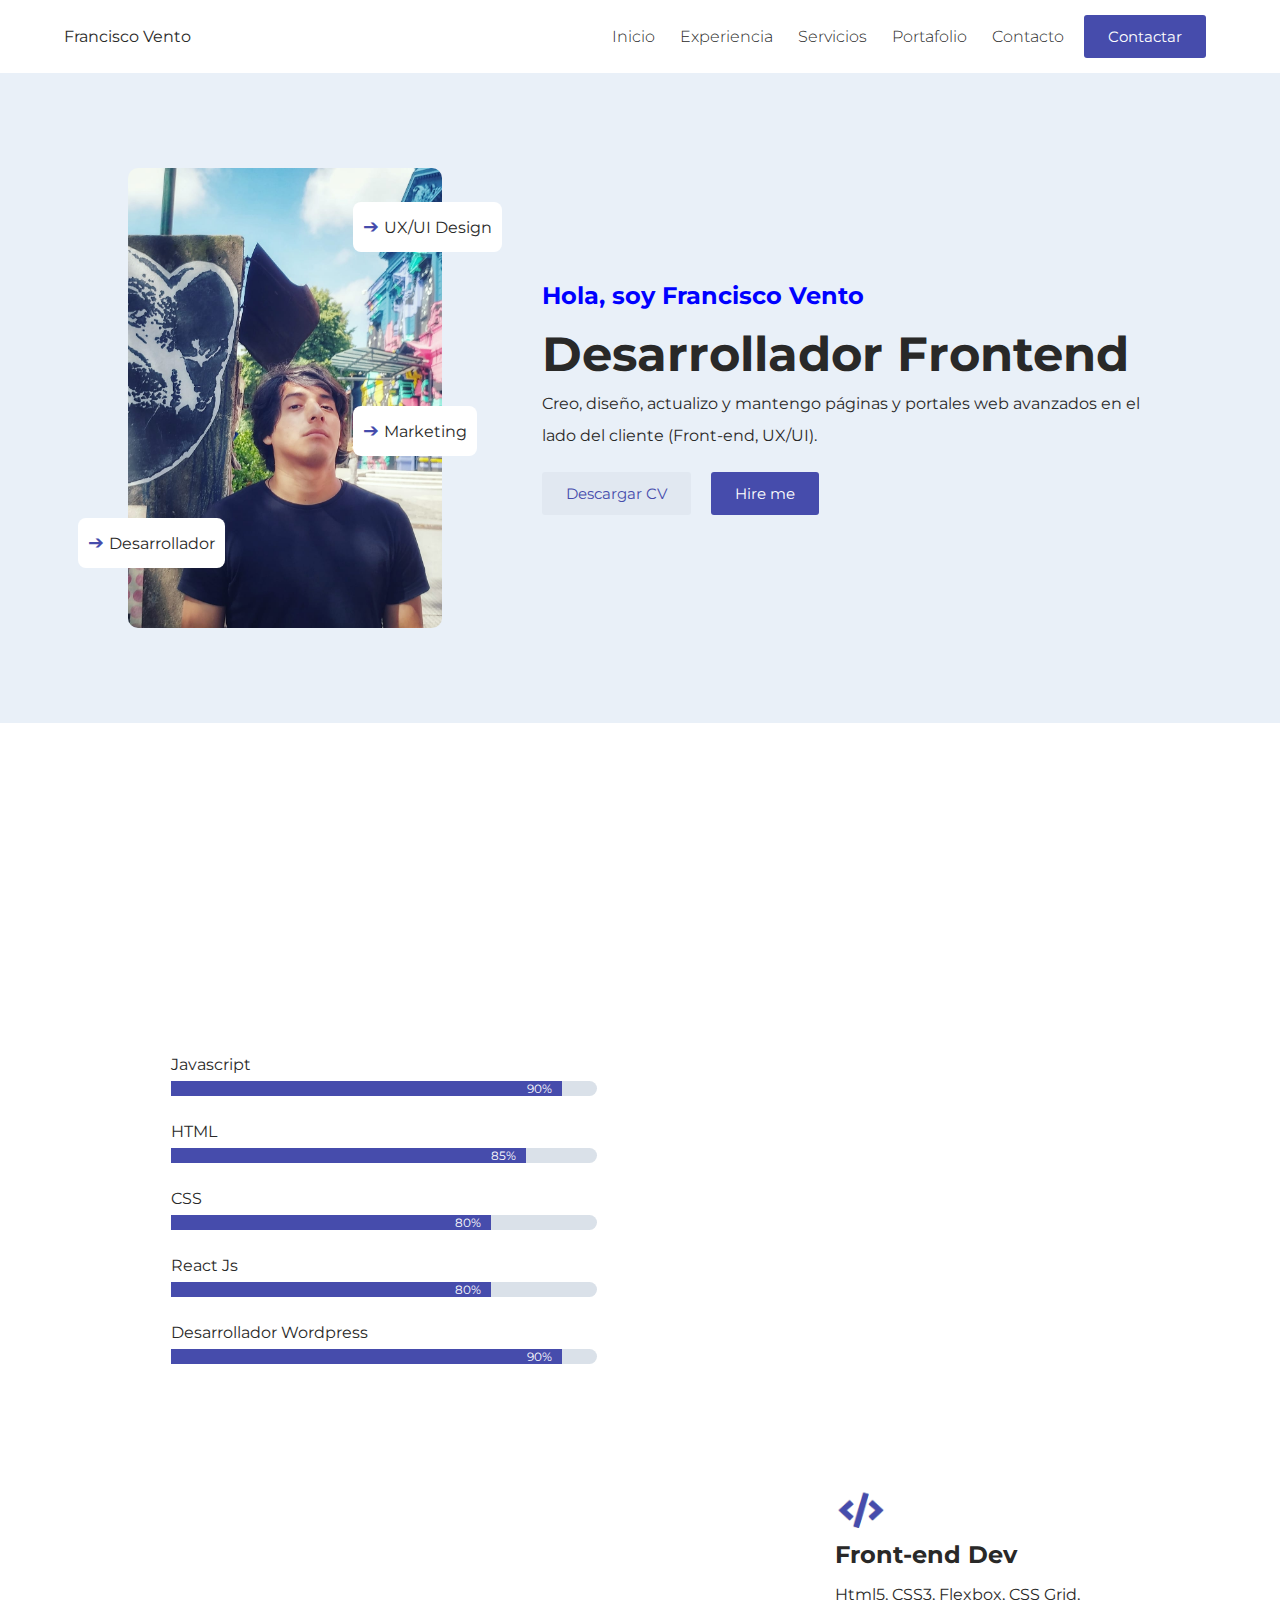
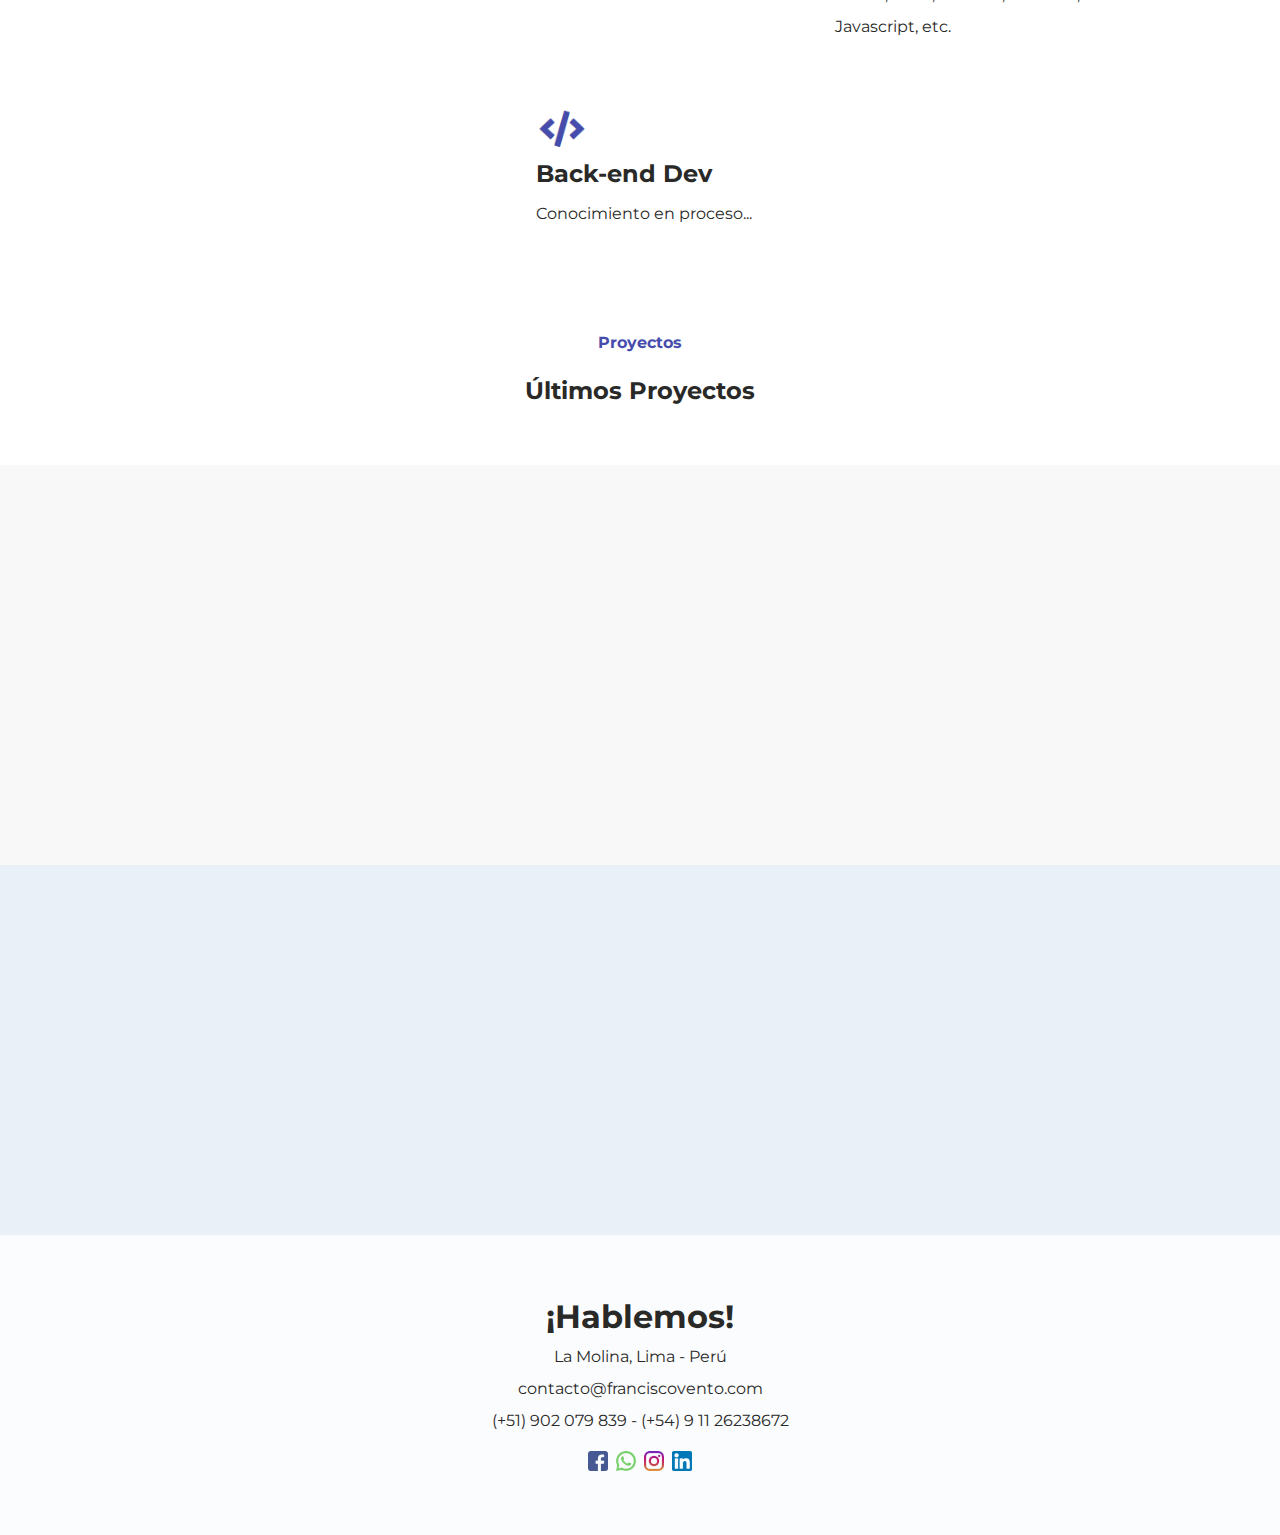
==== commit f118cd2b: "detalles para portafolio" ====
--- a/Portafolio/index.html
+++ b/Portafolio/index.html
@@ -54,8 +54,8 @@
                 <h3 class="animacionSlideLeftLast">Hola, soy Francisco Vento </h3>
                 <h1 class="animacionSlideLeft">Desarrollador Frontend</h1>
                 <p class="animacionSlideLeft">Creo, diseño, actualizo y mantengo páginas y portales web avanzados en el lado del cliente (Front-end, UX/UI). </p>
-                <button class="button-cta button_secondary animacionSlideRight">Descargar CV</button>
-                <button class="button-cta animacionSlideRightLast">Hire me</button>
+                <a href="imagenes/Francisco-Vento-CV.pdf" target="_blank"><button class="button-cta button_secondary animacionSlideRight">Descargar CV</button></a>
+               <a href="mailto:francisco.vento@outlook.com"> <button class="button-cta animacionSlideRightLast">Hire me</button></a>
         </div>
     </div>
 </section>
@@ -112,7 +112,7 @@
                 <div class="timeline___card1">
                 <h5 class="año-card c-principal">2019</h5>
                 <p class="titulo-card">Ayllu Blog<p>
-                <p class="referencia-card">Tomategrafico</p>
+                <p class="referencia-card">Wordpress</p>
                 </div>
             </div>
         </a>
@@ -121,7 +121,7 @@
                 <div class="timeline___card1">
                     <h5 class="año-card c-principal">2020</h5>
                     <p class="titulo-card">Gran Apple Tours<p>
-                    <p class="referencia-card">Tomategrafico</p>
+                    <p class="referencia-card">Wordpress</p>
                     </div>
             </div>
         </a>
@@ -130,7 +130,7 @@
                 <div class="timeline___card1">
                     <h5 class="año-card c-principal">2021</h5>
                     <p class="titulo-card">De Extremo a Extremo<p>
-                    <p class="referencia-card">Tomategrafico</p>
+                    <p class="referencia-card">Wordpress</p>
                     </div>
             </div>
         </a>
@@ -145,7 +145,7 @@
     <div id = "servicios-texto" class= "servicios-texto col-3">
         <h4 class="c-principal entradaIzquierda">Servicios</h4>
         <h3 class="servicios___title entradaIzquierda">Servicios que ofrezco según mi experiencia</h3>
-        <button class="button-cta button_secondary entradaDerecha">Ver todos</button>
+        <!-- <button class="button-cta button_secondary entradaDerecha">Ver todos</button> -->
     </div>
 
     <div id = "servicios-iconos" class="col-7 d-flex servicios-iconos">
@@ -173,7 +173,7 @@
             </div>
             <div>
                 <h3>Back-end Dev</h3>
-                <p>Bases de datos, CMS Wordpress, Servidor Web Apache, etc.</p>
+                <p>Conocimiento en proceso...</p>
             </div>
         </div>
         <div class="servicios-iconos___caja servicios-iconos___caja4 entradaDerecha">
@@ -195,16 +195,16 @@
 
 <section id="portafolio"  class="section_portafolio">
     <div class="portafolio-text">
-        <h4 class="c-principal">Servicios</h4>
-        <h3>Últimos Trabajos</h3>
+        <h4 class="c-principal">Proyectos</h4>
+        <h3>Últimos Proyectos</h3>
     </div>
 
     <div class="portafolio-imagenes d-flex">
      
-        <div class="portafolio-imagenes-item portafolio-imagenes-item-1 "></div>
-        <div class="portafolio-imagenes-item portafolio-imagenes-item-2 "></div>
-        <div class="portafolio-imagenes-item portafolio-imagenes-item-3 "></div>
-        <div class="portafolio-imagenes-item portafolio-imagenes-item-4 "></div>
+        <div id="portafolio-imagenes-item-1" class="portafolio-imagenes-item portafolio-imagenes-item-1 "></div>
+        <div id="portafolio-imagenes-item-2" class="portafolio-imagenes-item portafolio-imagenes-item-2 "></div>
+        <div id="portafolio-imagenes-item-3" class="portafolio-imagenes-item portafolio-imagenes-item-3 "></div>
+        <div id="portafolio-imagenes-item-4" class="portafolio-imagenes-item portafolio-imagenes-item-4 "></div>
         
     </div>
 
@@ -221,7 +221,8 @@
     
         <div id="contratame-parrafo" class="contratame-parrafo col-7">
             <p class="entradaIzquierda">Continuamente aprendiendo y adquiriendo nuevas habilidades en función a las actuales y futuras demandas y tendencias tecnológicas en el campo del diseño y desarrollo de aplicaciones web en general.</p>
-            <button class="button-cta entradaDerecha">Hire me</button> <button class="button-cta button_secondary entradaDerecha">Descargar CV</button>
+            <a href="mailto:francisco.vento@outlook.com"><button class="button-cta entradaDerecha">Hire me</button> </a>
+            <a href="imagenes/Francisco-Vento-CV.pdf" target="_blank"><button class="button-cta button_secondary entradaDerecha">Descargar CV</button></a>
         </div>
     </div>
     
@@ -237,16 +238,16 @@
         <p>(+51) 902 079 839 - (+54) 9 11 26238672</p>
         <div class="contacto-img d-flex">
             <div>
-                <a href="#"><img src="imagenes/redes sociales/facebook.png" alt="icono-fb"></a>
-            </div>
-            <div>
-                <a href="#"><img src="imagenes/redes sociales/whatsapp.png" alt="icono-whatsapp"></a>
-            </div>
-            <div>
-                <a href="#"><img src="imagenes/redes sociales/instagram.png" alt="icono-instagram"></a>
-            </div>
-            <div>
-                <a href="#"><img src="imagenes/redes sociales/linkedin.png" alt="icono-linkedin"></a>
+                <a href="https://www.facebook.com/francisco.vento2/" target="_blank"><img src="imagenes/redes sociales/facebook.png" alt="icono-fb"></a>
+            </div>
+            <div>
+                <a href="https://api.whatsapp.com/send?phone=5491126239672&text=Hola%20Francisco%2C%20vi%20tu%20portafolio%20y%20me%20gustar%C3%ADa%20comunicarme%20contigo..." target="_blank"><img src="imagenes/redes sociales/whatsapp.png" alt="icono-whatsapp"></a>
+            </div>
+            <div>
+                <a href="https://www.instagram.com/_francisco.ve/" target="_blank"><img src="imagenes/redes sociales/instagram.png" alt="icono-instagram"></a>
+            </div>
+            <div>
+                <a href="https://linkedin.com/in/francisco-vento" target="_blank"><img src="imagenes/redes sociales/linkedin.png" alt="icono-linkedin"></a>
             </div>
         </div>
     </div>
--- a/Portafolio/css/style.css
+++ b/Portafolio/css/style.css
@@ -1,544 +1,482 @@
-
 /* SECCION HEADER NAV */
 
 html {
-    scroll-behavior: smooth;
-  }
+  scroll-behavior: smooth;
+}
 
 header {
-    
-    padding-top: 5px;
-    padding-bottom: 5px;
-    background-color:white ;
-    position: sticky;
-    top: 0px; 
-    z-index: 1;
-}
-
-
-.header-contenedor{
-    width: 90%;
-    margin: auto;
-    }
-
-
+  padding-top: 5px;
+  padding-bottom: 5px;
+  background-color: white;
+  position: sticky;
+  top: 0px;
+  z-index: 1;
+}
+
+.header-contenedor {
+  width: 90%;
+  margin: auto;
+}
 
 .nav {
-        align-items: center;
-        flex-wrap: wrap;
-        justify-content: space-around;
-        gap: 20px; 
-    }
+  align-items: center;
+  flex-wrap: wrap;
+  justify-content: space-around;
+  gap: 20px;
+}
 
 .menu ul {
-        gap: 25px;
-        font-size: 1em;
-        justify-content: flex-end;
-        
-    }
-
-.menu ul a li{
-        font-size: 1.6em;
-        font-weight: 300;
-        transition: 0.5s;
-    }
-
-    .menu ul a:hover li{
-        color: #464CAC;
-        transform: scale(0.9);
-    }
-
-.menu{
-        flex-grow: 4;
-        transition: all 0.7s;
-        
-    }
-
-.menu-responsive{
+  gap: 25px;
+  font-size: 1em;
+  justify-content: flex-end;
+}
+
+.menu ul a li {
+  font-size: 1.6em;
+  font-weight: 300;
+  transition: 0.5s;
+}
+
+.menu ul a:hover li {
+  color: #464cac;
+  transform: scale(0.9);
+}
+
+.menu {
+  flex-grow: 4;
+  transition: all 0.7s;
+}
+
+.menu-responsive {
+  display: none;
+}
+
+@media screen and (max-width: 900px) {
+  .button-menu {
     display: none;
-    
-}
-
-
-
-    @media screen and (max-width: 900px) {
-        .button-menu{
-            display: none;
-        }
-    }
-
-    @media screen and (max-width:760px){
-        .menu{
-            margin-top: -150%;
-            flex-grow: 0;
-            width: 100%;
-        }
-
-        .open-menu-responsive{
-            margin-top: 0;  
-        }
-
-        .menu ul {
-           flex-direction: column; 
-           align-items: center;
-           
-        }
-
-        .menu-responsive{
-            display: block;
-        }
-
-        .nav{
-            justify-content: space-between;
-            gap: 0px;
-        }
-    }
-
-    .fas{
-        font-size: 2em;
-        transition: 0.7s;
-    }
-    
-    .fas:hover{
-        transform: scale(0.9);
-    }
-
-
+  }
+}
+
+@media screen and (max-width: 760px) {
+  .menu {
+    margin-top: -150%;
+    flex-grow: 0;
+    width: 100%;
+  }
+
+  .open-menu-responsive {
+    margin-top: 0;
+  }
+
+  .menu ul {
+    flex-direction: column;
+    align-items: center;
+  }
+
+  .menu-responsive {
+    display: block;
+  }
+
+  .nav {
+    justify-content: space-between;
+    gap: 0px;
+  }
+}
+
+.fas {
+  font-size: 2em;
+  transition: 0.7s;
+}
+
+.fas:hover {
+  transform: scale(0.9);
+}
 
 /* SECCION HERO */
 
-.section_hero{
-    background-color: #E9F0F8;
-    background-image: url(https://elementorkits.yumnatype.com/floatkit/wp-content/uploads/sites/2/2020/12/elements-background.png);
-    background-position: center;
-    background-repeat: no-repeat;
-    background-size: auto;
-   
+.section_hero {
+  background-color: #e9f0f8;
+  background-image: url(https://elementorkits.yumnatype.com/floatkit/wp-content/uploads/sites/2/2020/12/elements-background.png);
+  background-position: center;
+  background-repeat: no-repeat;
+  background-size: auto;
 }
 .hero {
-    display: flex;
-    min-height: 650px;
-    flex-wrap: nowrap;
-    justify-content: space-around;
-    align-items: center; 
+  display: flex;
+  min-height: 650px;
+  flex-wrap: nowrap;
+  justify-content: space-around;
+  align-items: center;
 }
 
 .hero__imagen {
-    background-image: url('../imagenes/portada.jpg');
-    background-size: cover;
-    background-position: right;
-    min-height: 460px;
-    width: 360px;
-    border-radius: 10px;
-    position: relative;
-}
-
-.hero-imagen-cards{
-    position: absolute;
-    padding: 10px;
-    font-size: 1.6em;
-    background-color: white;
-    border-radius: 8px;
-    line-height: 28px;
-    font-weight: 500px;
-}
-
+  background-image: url("../imagenes/portada.jpg");
+  background-size: cover;
+  background-position: right;
+  min-height: 460px;
+  width: 360px;
+  border-radius: 10px;
+  position: relative;
+}
+
+.hero-imagen-cards {
+  position: absolute;
+  padding: 10px;
+  font-size: 1.6em;
+  background-color: white;
+  border-radius: 8px;
+  line-height: 28px;
+  font-weight: 500px;
+}
 
 .hero-imagen-card-arrow {
-    font-size: 1.2em;
-    color: #464CAC;
-}
-.hero-imagen-card1{ 
-    right: -60px;
+  font-size: 1.2em;
+  color: #464cac;
+}
+.hero-imagen-card1 {
+  right: -60px;
+  top: 34px;
+}
+
+.hero-imagen-card2 {
+  left: -50px;
+  bottom: 60px;
+}
+
+.hero-imagen-card3 {
+  right: -35px;
+  top: 238px;
+}
+
+.hero__texto {
+  font-family: sans-serif;
+  width: 700px;
+  margin-left: 100px;
+  display: flex;
+  flex-wrap: wrap;
+  gap: 10px;
+}
+
+@media screen and (max-width: 760px) {
+  .hero__texto {
+    text-align: center;
+    margin-top: 10px;
+    margin-left: 0px;
+    justify-content: center;
+  }
+
+  .hero__imagen {
+    margin-top: 10px;
+  }
+
+  .hero {
+    flex-wrap: wrap;
+  }
+}
+
+@media screen and (max-width: 540px) {
+  .hero__texto h1 {
+    font-size: 4.2em;
+  }
+
+  .hero-imagen-card1 {
+    right: -12px;
     top: 34px;
-    
-}
-
-.hero-imagen-card2{   
-    left: -50px;
+  }
+
+  .hero-imagen-card2 {
+    left: -15px;
     bottom: 60px;
-    
-}
-
-.hero-imagen-card3{ 
-    right: -35px;
-    top: 238px;
-   
-}
-
-
-.hero__texto{
-    font-family: sans-serif;
-    width:  700px; 
-    margin-left: 100px;  
-    display: flex;
-    flex-wrap: wrap;
-    gap: 10px;
-}
-
-@media screen and (max-width:760px){
-    .hero__texto{
-        text-align: center;
-        margin-top: 10px;
-        margin-left: 0px;
-        justify-content: center;
-    }
-
-    .hero__imagen{
-        margin-top: 10px;
-    }
-
-    .hero{
-        flex-wrap: wrap;
-       
-    }  
-    
-}
-
-@media screen and (max-width:540px){
-
-    .hero__texto h1 {
-        font-size: 4.2em;
-    }
-
-    .hero-imagen-card1{ 
-        right: -12px;
-        top: 34px;
-        
-    }
-    
-    .hero-imagen-card2{   
-        left: -15px;
-        bottom: 60px;
-        
-    }
-    
-    .hero-imagen-card3{ 
-        right: -8px;
-        top: 277px;
-       
-    }
-}
-
-.hero__texto h3{
-    color: blue;
-}
-
+  }
+
+  .hero-imagen-card3 {
+    right: -8px;
+    top: 277px;
+  }
+}
+
+.hero__texto h3 {
+  color: blue;
+}
 
 /* Sección EXPERIENCIA */
 
 /* EXPERIENCIA - skills */
 
-.skills___title{
-    font-weight: 800;
-    font-size: 3.2em;
-    padding-bottom: 16px; 
-}
-
-@media screen and (max-width:900px){
-    #experiencia_id{
-        width: 100%;
-    }
-}
-
+.skills___title {
+  font-weight: 800;
+  font-size: 3.2em;
+  padding-bottom: 16px;
+}
+
+@media screen and (max-width: 900px) {
+  #experiencia_id {
+    width: 100%;
+  }
+}
 
 /* EXPERIENCIA - Barra de Progreso */
 .progress-bar {
-    background-color: #464CAC;
-    justify-content: flex-end;
-    
+  background-color: #464cac;
+  justify-content: flex-end;
 }
 
 .progress-bar span {
-    font-size: 1.2em;
-    padding-right: 10px;
-    color: white; 
-}
-
-.progress-bar___bar-rigth{
-    background-color: #DAE1E9;
-    border-radius: 0 10px 10px 0;
+  font-size: 1.2em;
+  padding-right: 10px;
+  color: white;
+}
+
+.progress-bar___bar-rigth {
+  background-color: #dae1e9;
+  border-radius: 0 10px 10px 0;
 }
 
 .skills ul li {
+  margin-top: 20px;
+}
+
+/* SKILLS - tarjetas */
+
+.timeline {
+  flex-direction: column;
+}
+
+.titulo-card {
+  font-size: 2.4em;
+  font-weight: 600;
+}
+
+.referencia-card {
+  color: #676765;
+}
+
+.timeline___card {
+  padding: 16px;
+  border-radius: 8px;
+  transition: 0.5s;
+}
+
+.timeline___card1 {
+  padding: 10px;
+}
+
+.año-card {
+  font-weight: 500;
+}
+
+.año-card::after {
+  content: " →";
+}
+
+.timeline___card:hover {
+  box-shadow: -1px 1px 23px -13px rgba(0, 0, 0, 0.7);
+  -webkit-box-shadow: -1px 1px 23px -13px rgba(0, 0, 0, 0.7);
+  -moz-box-shadow: -1px 1px 23px -13px rgba(0, 0, 0, 0.7);
+}
+
+@media screen and (max-width: 900px) {
+  #timeline_id {
+    width: 100%;
+    margin-top: 50px;
+  }
+}
+
+.imagen-icono {
+  width: 50px;
+}
+
+/* Sección SERVICIOS */
+
+/* Servicios - Cajas */
+
+.servicios___title {
+  font-weight: 800;
+  font-size: 3.2em;
+  padding-bottom: 16px;
+}
+
+@media screen and (max-width: 900px) {
+  #servicios-texto {
+    width: 100%;
+  }
+}
+
+.servicios-iconos {
+  align-items: center;
+  justify-content: center;
+}
+
+.servicios-iconos___caja {
+  width: 50%;
+  padding: 24px;
+}
+
+.servicios-iconos___caja1 {
+  background-color: #fef4f5;
+}
+
+@media screen and (max-width: 900px) {
+  #servicios-iconos {
+    width: 100%;
+    margin-top: 10px;
+  }
+}
+
+@media screen and (max-width: 700px) {
+  .servicios-iconos___caja {
+    width: 100%;
+    margin-top: 10px;
+  }
+}
+
+/* Sección PORTAFOLIO */
+
+.portafolio-text {
+  text-align: center;
+}
+
+.portafolio-imagenes {
+  flex-wrap: wrap;
+  margin-top: 50px;
+}
+
+.portafolio-imagenes-item {
+  height: 400px;
+  background-color: lemonchiffon;
+  width: 25%;
+  cursor: pointer;
+}
+
+@media screen and (max-width: 700px) {
+  .portafolio-imagenes-item {
+    width: 100%;
+    height: 200px;
+  }
+
+  .portafolio-imagenes {
     margin-top: 20px;
-}
-
-
-/* SKILLS - tarjetas */
-
-.timeline{
-    flex-direction: column;
-    
-}
-
-.titulo-card {
-    font-size: 2.4em;
-    font-weight: 600;
-
-}
-
-.referencia-card{
-    color:#676765 ;
-}
-
-.timeline___card{
-    padding: 16px;
-    border-radius: 8px;
-    transition: 0.5s;
-}
-
-.timeline___card1{
-    padding: 10px;
-}
-
-.año-card{
-    font-weight: 500;
-}
-
-.año-card::after {
-    content: " →";
-  }
-
-.timeline___card:hover {
-    box-shadow: -1px 1px 23px -13px rgba(0,0,0,0.7);
--webkit-box-shadow: -1px 1px 23px -13px rgba(0,0,0,0.7);
--moz-box-shadow: -1px 1px 23px -13px rgba(0,0,0,0.7);
-}
-
-@media screen and (max-width:900px){
-    #timeline_id{
-        width: 100%;
-        margin-top: 50px;
-    }
-    
-}
-
-.imagen-icono{
-    width: 50px;
-}
-
-
-/* Sección SERVICIOS */
-
-/* Servicios - Cajas */
-
-
-.servicios___title{
-    font-weight: 800;
-    font-size: 3.2em;
-    padding-bottom: 16px; 
-}
-
-
-@media screen and (max-width:900px){
-    #servicios-texto{
-        width: 100%;
-    }
-}
-
-.servicios-iconos{
-    align-items: center;
-    justify-content: center;
-}
-
-.servicios-iconos___caja{
-    width: 50%;
-    padding: 24px;
-   
-}
-
-.servicios-iconos___caja1{
-    background-color: #FEF4F5;
-}
-
-@media screen and (max-width:900px){
-    #servicios-iconos{
-        width: 100%;
-        margin-top: 10px;
-    }
-}
-
-@media screen and (max-width:700px){
-    .servicios-iconos___caja{
-        width: 100%;
-        margin-top: 10px;
-    }
-}
-
-
-/* Sección PORTAFOLIO */
-
-.portafolio-text{
+  }
+}
+
+.portafolio-imagenes-item-1 {
+  background-image: url(https://tomategrafico.site/media/2021/01/tomategrafico-mockup-mentaromero-1.jpg);
+
+  background-position: center;
+  background-repeat: no-repeat;
+  background-size: cover;
+  filter: grayscale(100%);
+  transition: 0.7s;
+}
+
+.portafolio-imagenes-item-1:hover {
+  transform: scale(1.1);
+  filter: grayscale(0%);
+}
+
+.portafolio-imagenes-item-2 {
+  background-image: url(https://tomategrafico.site/media/2021/01/Tomategrafico-mockup-granappletours3.jpg);
+
+  background-position: center;
+  background-repeat: no-repeat;
+  background-size: cover;
+  filter: grayscale(100%);
+  transition: 0.7s;
+}
+
+.portafolio-imagenes-item-2:hover {
+  transform: scale(1.1);
+  filter: grayscale(0%);
+}
+
+.portafolio-imagenes-item-3 {
+  background-image: url(https://tomategrafico.site/media/2021/01/Tomategrafico-mockup-aayllu1.jpg);
+
+  background-position: center;
+  background-repeat: no-repeat;
+  background-size: cover;
+  filter: grayscale(100%);
+  transition: 0.7s;
+}
+
+.portafolio-imagenes-item-3:hover {
+  transform: scale(1.1);
+  filter: grayscale(0%);
+}
+
+.portafolio-imagenes-item-4 {
+  background-image: url(https://tomategrafico.site/media/2020/12/tomategrafico-vapebar-1536x1123.png);
+
+  background-position: center;
+  background-repeat: no-repeat;
+  background-size: cover;
+  filter: grayscale(100%);
+  transition: 0.7s;
+}
+
+.portafolio-imagenes-item-4:hover {
+  transform: scale(1.1);
+  filter: grayscale(0%);
+}
+
+/* Sección CONTRATAME */
+
+.section_contratame {
+  background-color: #e9f0f8;
+  background-image: url(https://elementorkits.yumnatype.com/floatkit/wp-content/uploads/sites/2/2020/12/elements-background.png);
+  background-position: center;
+  background-repeat: no-repeat;
+  background-size: auto;
+}
+
+.contratame-contenedor {
+  min-height: 370px;
+  align-items: center;
+  flex-wrap: wrap;
+}
+
+.contratame___title {
+  font-weight: 800;
+  font-size: 3.5em;
+  padding-bottom: 16px;
+  margin-right: 50px;
+}
+
+@media screen and (max-width: 700px) {
+  #contratame__texto {
+    width: 100%;
     text-align: center;
-}
-
-.portafolio-imagenes{
-    flex-wrap: wrap;
-    margin-top: 50px;
-    
-}
-
-.portafolio-imagenes-item{
-    height: 400px;
-    background-color: lemonchiffon;
-    width: 25%;
-    
-    
-}
-
-@media screen and (max-width:700px){
-    .portafolio-imagenes-item{
-        width: 100%;
-        height: 200px;
-        
-    }
-
-    .portafolio-imagenes{
-        margin-top: 20px;
-        
-    }
-    
-}
-
-
-.portafolio-imagenes-item-1{
-    background-image: url(https://tomategrafico.site/media/2021/01/tomategrafico-mockup-mentaromero-1.jpg);
-
-    background-position: center;
-    background-repeat: no-repeat;
-    background-size: cover;
-    filter: grayscale(100%);
-    transition: 0.7s;
-}
-
-.portafolio-imagenes-item-1:hover {
-    transform: scale(1.1); 
-    filter: grayscale(0%);
-  }
-
-  .portafolio-imagenes-item-2{
-    background-image: url(https://tomategrafico.site/media/2021/01/Tomategrafico-mockup-granappletours3.jpg);
-
-    background-position: center;
-    background-repeat: no-repeat;
-    background-size: cover;
-    filter: grayscale(100%);
-    transition: 0.7s;
-}
-
-
-.portafolio-imagenes-item-2:hover {
-    transform: scale(1.1); 
-    filter: grayscale(0%);
-  }
-
-  .portafolio-imagenes-item-3{
-    background-image: url(https://tomategrafico.site/media/2021/01/Tomategrafico-mockup-aayllu1.jpg);
-
-    background-position: center;
-    background-repeat: no-repeat;
-    background-size: cover;
-    filter: grayscale(100%);
-    transition: 0.7s;
-}
-
-
-.portafolio-imagenes-item-3:hover {
-    transform: scale(1.1); 
-    filter: grayscale(0%);
-  }
-
-  .portafolio-imagenes-item-4{
-    background-image: url(https://tomategrafico.site/media/2020/12/tomategrafico-vapebar-1536x1123.png);
-
-    background-position: center;
-    background-repeat: no-repeat;
-    background-size: cover;
-    filter: grayscale(100%);
-    transition: 0.7s;
-   
- 
-}
-
-
-.portafolio-imagenes-item-4:hover {
-    transform: scale(1.1); 
-    filter: grayscale(0%);
-    
-
-  }
-
-
-
-  
-
-  /* Sección CONTRATAME */
-
-.section_contratame{
-    background-color: #E9F0F8;
-    background-image: url(https://elementorkits.yumnatype.com/floatkit/wp-content/uploads/sites/2/2020/12/elements-background.png);
-    background-position: center;
-    background-repeat: no-repeat;
-    background-size: auto;
-    
-}
-
-
-.contratame-contenedor{
-    min-height: 370px;
-    align-items: center;
-    flex-wrap: wrap;
-}
-
-.contratame___title {
-    font-weight: 800;
-    font-size: 3.5em;
-    padding-bottom: 16px;
-    margin-right: 50px;
-}
-
-
-
-@media screen and (max-width:700px){
-    #contratame__texto {
-        width: 100%;
-        text-align: center;
-
-    }
-
-    #contratame-parrafo{
-        width: 100%;
-        text-align: center;
-    }
-
-    .contratame___title {
-        margin-right: 0px;
-    }
-    
-    
-}
-
+  }
+
+  #contratame-parrafo {
+    width: 100%;
+    text-align: center;
+  }
+
+  .contratame___title {
+    margin-right: 0px;
+  }
+}
 
 /* Sección CONTACTO */
 
-.section_contacto{
-    background-color: #FBFCFE;
-}
-
-.contacto-texto{
-    text-align: center;
-    height: 300px;
-    flex-direction: column;
-    justify-content: center;
-}
-
-.contacto-img{
-    justify-content: center;
-    margin-top: 10px;
-}
-
-.contacto-img img{
-    width: 28px;
-    padding: 4px;  
-}+.section_contacto {
+  background-color: #fbfcfe;
+}
+
+.contacto-texto {
+  text-align: center;
+  height: 300px;
+  flex-direction: column;
+  justify-content: center;
+}
+
+.contacto-img {
+  justify-content: center;
+  margin-top: 10px;
+}
+
+.contacto-img img {
+  width: 28px;
+  padding: 4px;
+}
